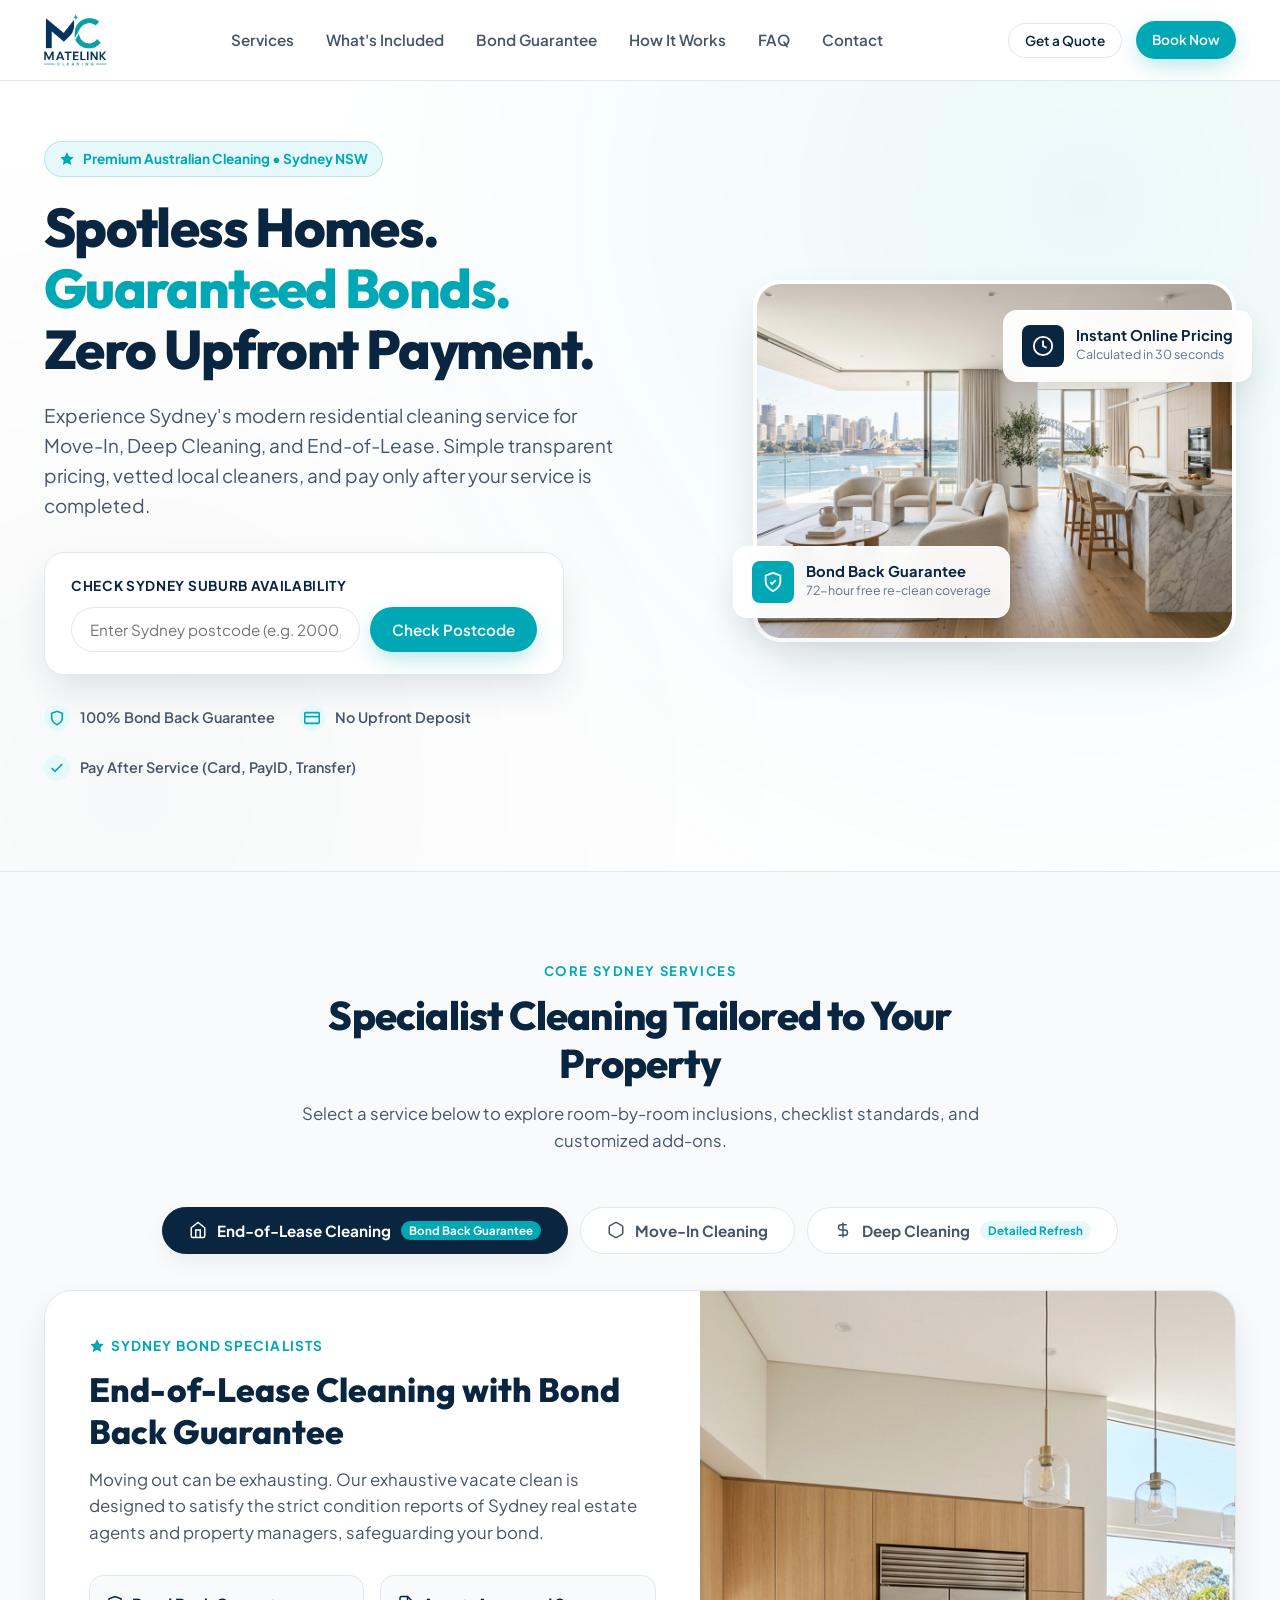
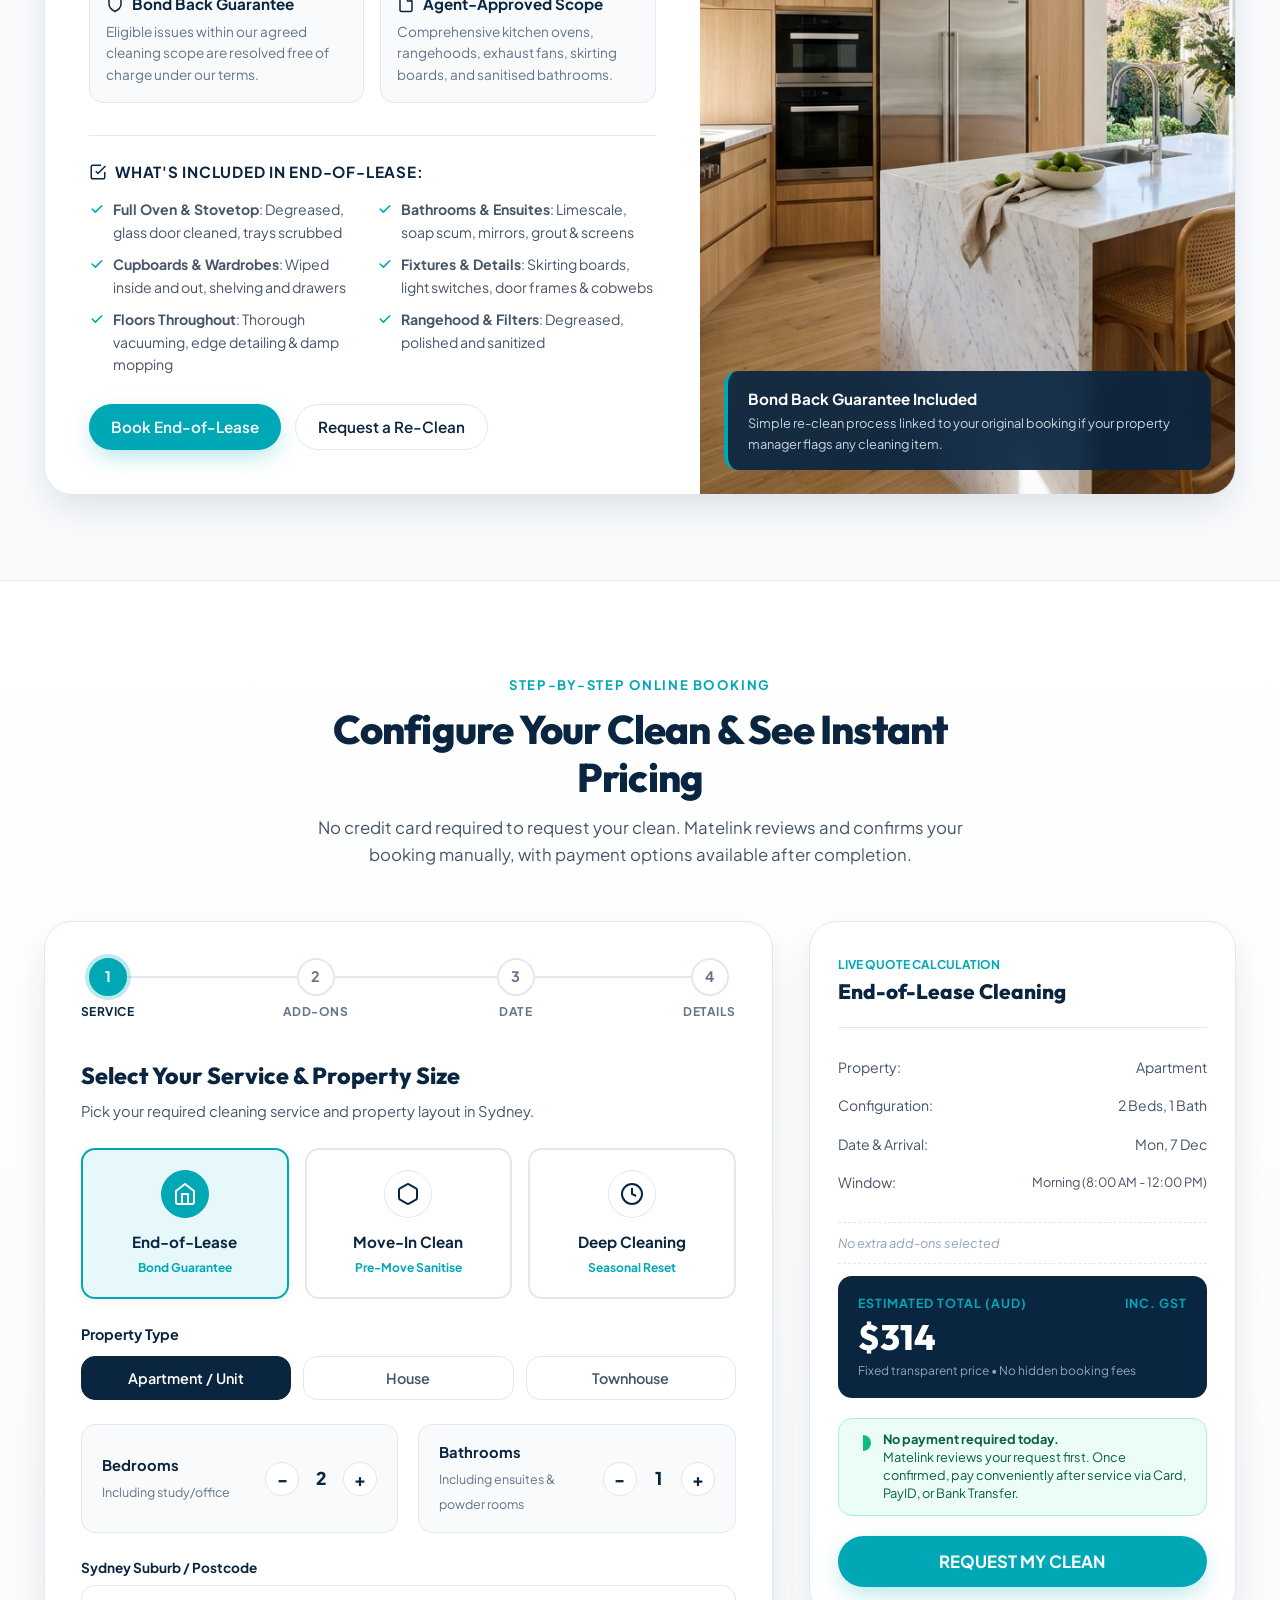
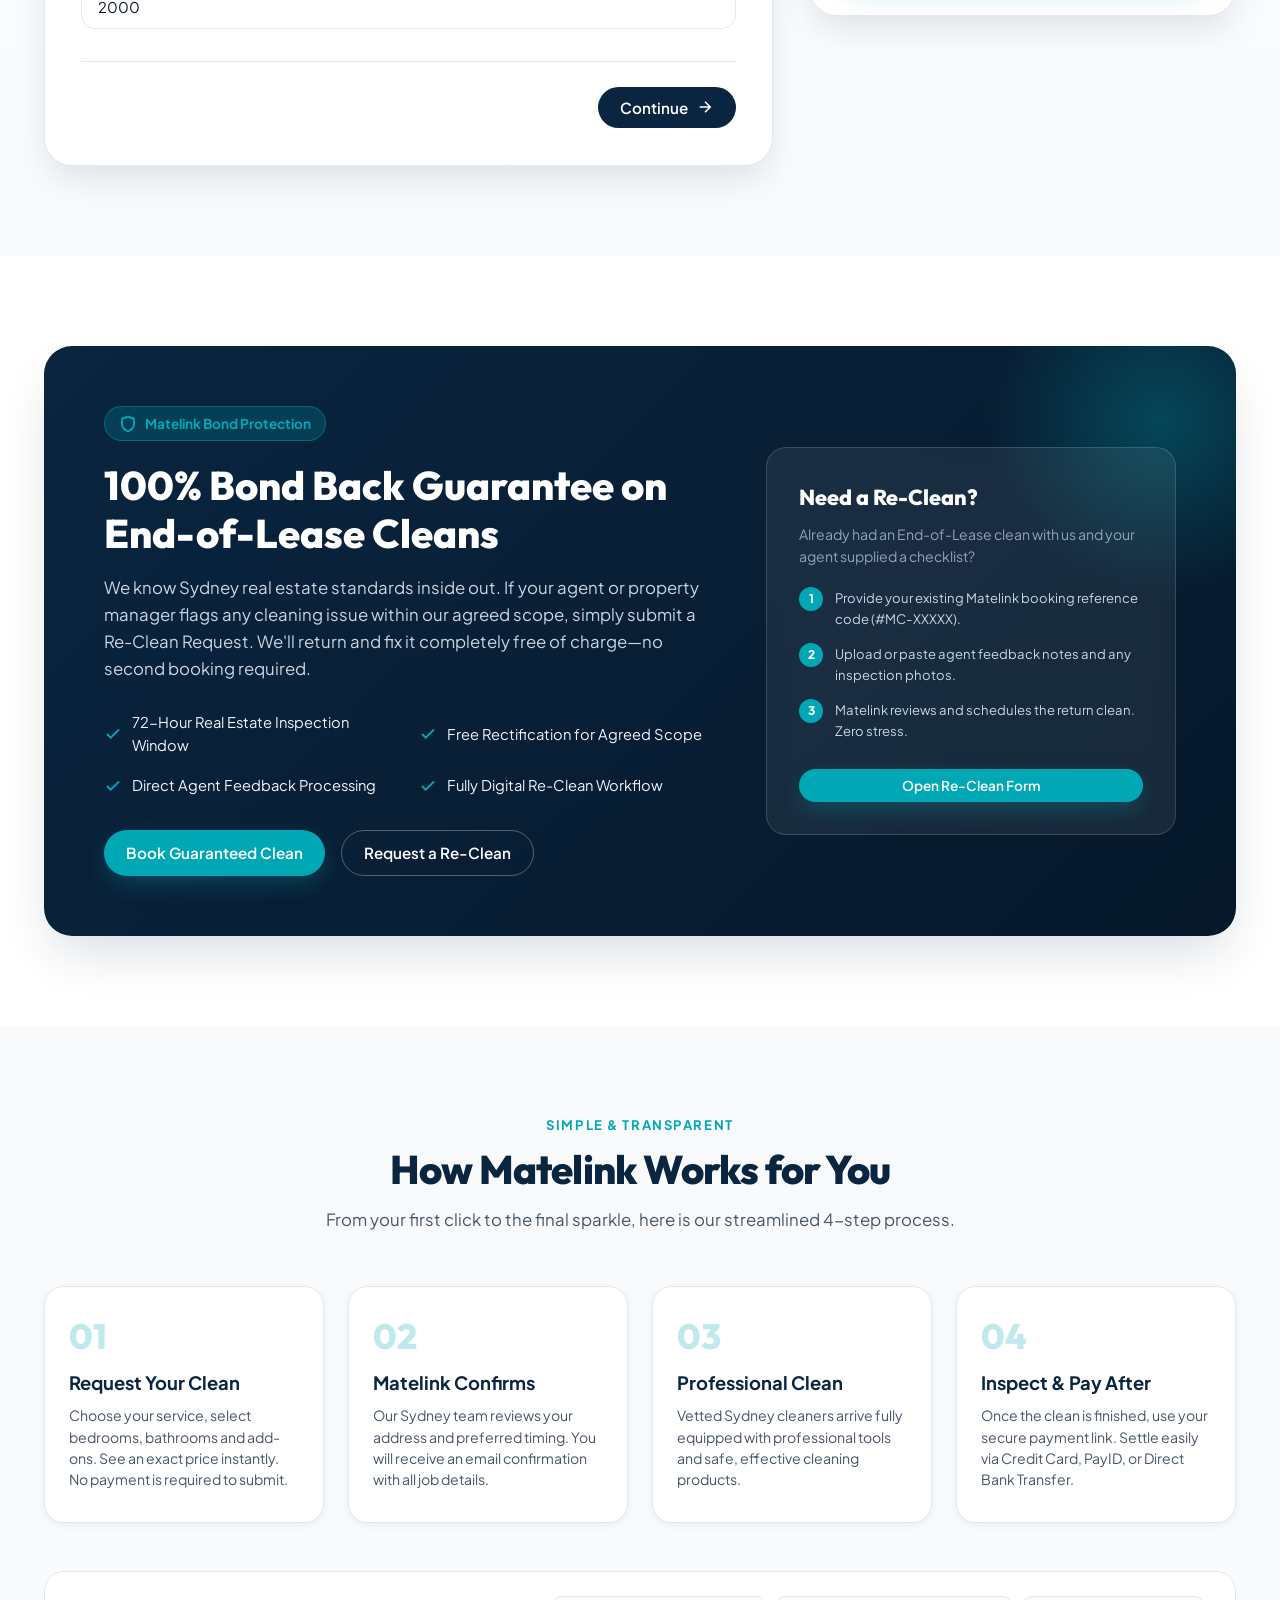
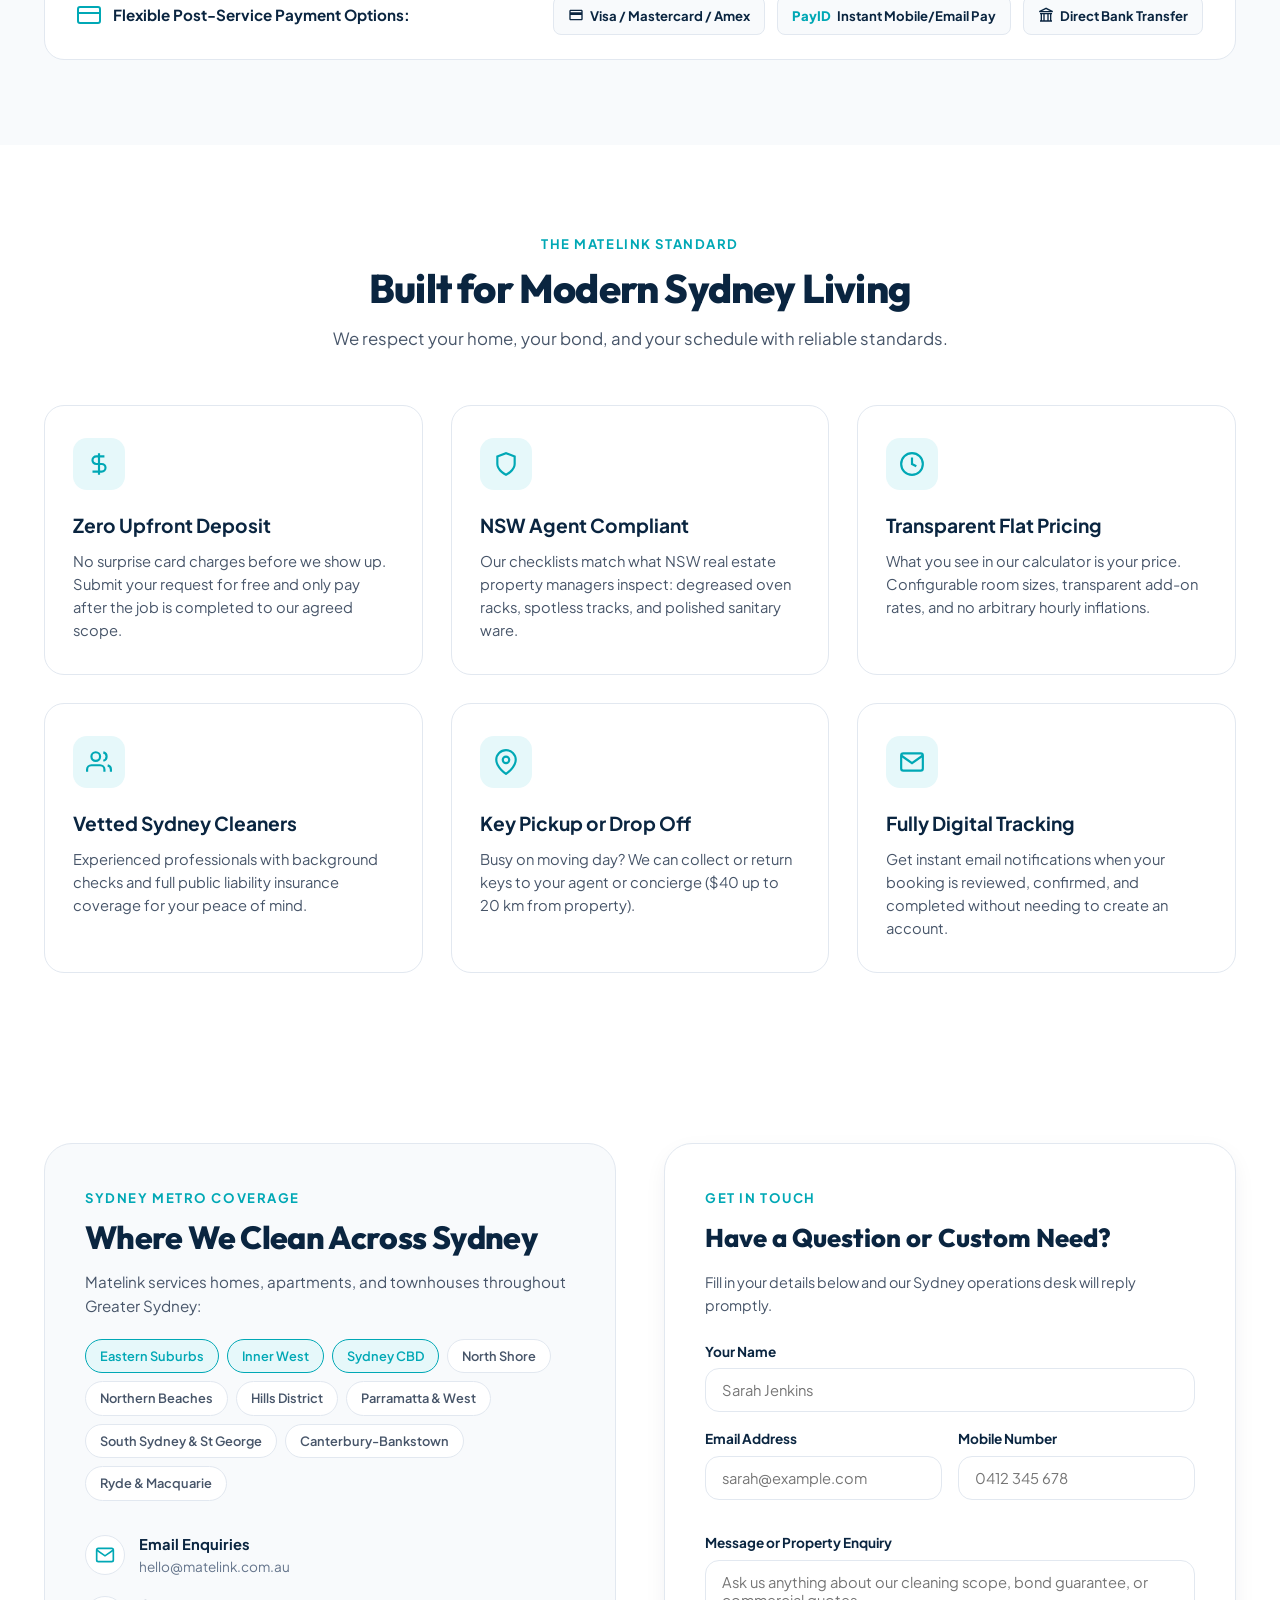
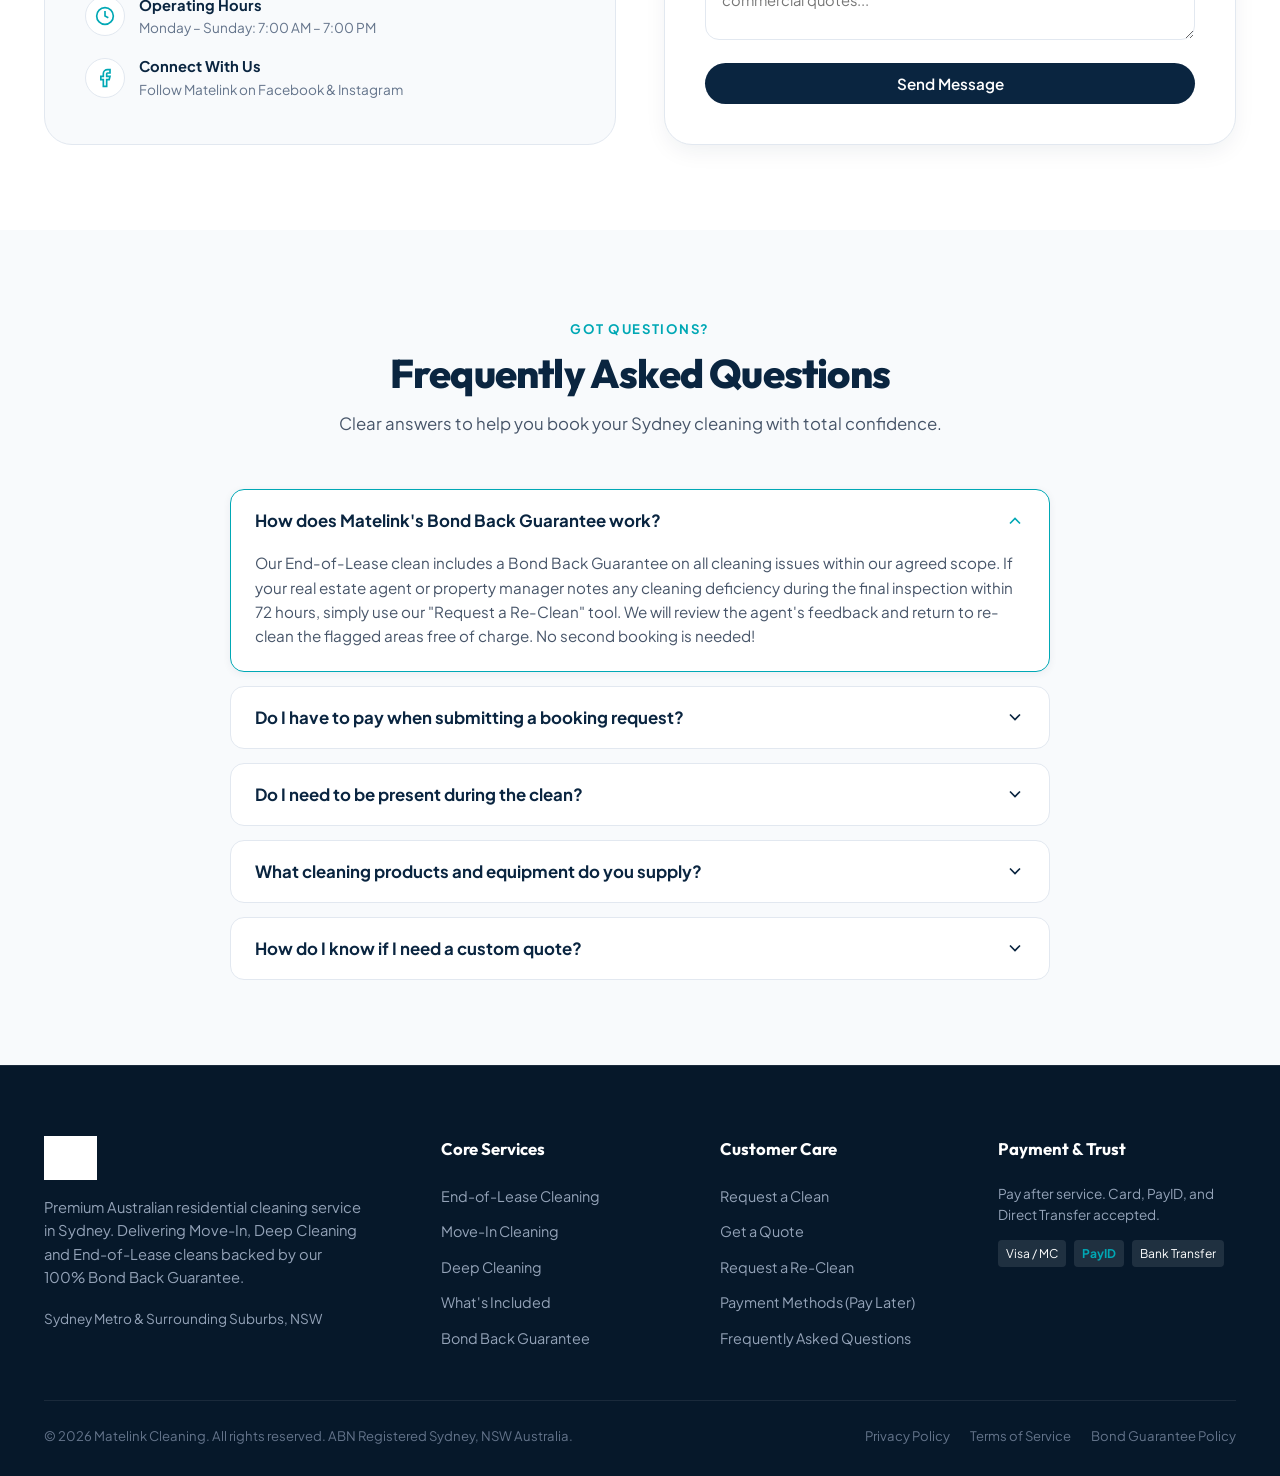
==== index.html @ 4dc63b06 "initial commit" ====
<!DOCTYPE html>
<html lang="en">
<head>
  <meta charset="UTF-8">
  <meta name="viewport" content="width=device-width, initial-scale=1.0">
  <title>Matelink Cleaning Sydney | Premium Move-In, Deep & End-of-Lease Cleaning</title>
  <meta name="description" content="Sydney's trusted residential cleaners for End-of-Lease, Deep Cleaning and Move-In Cleaning. 100% Bond Back Guarantee. Simple online pricing. No upfront payment required.">
  
  <!-- Modern Typography (Outfit + Plus Jakarta Sans) -->
  <link rel="preconnect" href="https://fonts.googleapis.com">
  <link rel="preconnect" href="https://fonts.gstatic.com" crossorigin>
  <link href="https://fonts.googleapis.com/css2?family=Outfit:wght@400;500;600;700;800&family=Plus+Jakarta+Sans:wght@400;500;600;700;800&display=swap" rel="stylesheet">
  
  <link rel="stylesheet" href="style.css">
  
  <!-- Structured Data for SEO -->
  <script type="application/ld+json">
  {
    "@context": "https://schema.org",
    "@type": "HomeAndConstructionBusiness",
    "name": "Matelink Cleaning",
    "image": "assets/hero.jpg",
    "description": "Premium Australian residential cleaning service in Sydney offering Move-In, Deep Cleaning and End-of-Lease Cleaning with 100% Bond Back Guarantee.",
    "priceRange": "$$",
    "address": {
      "@type": "PostalAddress",
      "addressLocality": "Sydney",
      "addressRegion": "NSW",
      "addressCountry": "AU"
    },
    "geo": {
      "@type": "GeoCoordinates",
      "latitude": "-33.8688",
      "longitude": "151.2093"
    },
    "openingHoursSpecification": {
      "@type": "OpeningHoursSpecification",
      "dayOfWeek": ["Monday","Tuesday","Wednesday","Thursday","Friday","Saturday","Sunday"],
      "opens": "07:00",
      "closes": "19:00"
    }
  }
  </script>
</head>
<body>

  <!-- ==========================================
       HEADER & NAVIGATION
       ========================================== -->
  <header class="header">
    <div class="container header-container">
      <a href="#" class="brand-logo" title="Matelink Cleaning Sydney">
        <img src="assets/logo.jpeg" alt="Matelink Cleaning" onerror="this.style.display='none'; this.nextElementSibling.style.display='flex';">
        <div class="brand-text-fallback" style="display:none;">
          <span class="brand-title">MATELINK</span>
          <span class="brand-tagline">CLEANING</span>
        </div>
      </a>

      <!-- Desktop Navigation -->
      <nav>
        <ul class="nav-links">
          <li><a href="#services" class="nav-link">Services</a></li>
          <li><a href="#whats-included" class="nav-link">What's Included</a></li>
          <li><a href="#guarantee" class="nav-link">Bond Guarantee</a></li>
          <li><a href="#how-it-works" class="nav-link">How It Works</a></li>
          <li><a href="#faq" class="nav-link">FAQ</a></li>
          <li><a href="#contact" class="nav-link">Contact</a></li>
        </ul>
      </nav>

      <!-- Action Buttons -->
      <div class="nav-actions">
        <button type="button" class="btn btn-outline btn-sm" data-open-quote id="btn-nav-quote">Get a Quote</button>
        <a href="#book-now" class="btn btn-primary btn-sm" id="btn-nav-book">Book Now</a>
        <button class="mobile-toggle" id="mobile-toggle" aria-label="Toggle navigation menu">
          <span></span>
          <span></span>
          <span></span>
        </button>
      </div>
    </div>
  </header>

  <!-- Mobile Drawer Menu -->
  <div class="mobile-drawer" id="mobile-drawer">
    <a href="#services" class="nav-link">Services</a>
    <a href="#whats-included" class="nav-link">What's Included</a>
    <a href="#guarantee" class="nav-link">Bond Back Guarantee</a>
    <a href="#how-it-works" class="nav-link">How It Works</a>
    <a href="#faq" class="nav-link">FAQ</a>
    <a href="#contact" class="nav-link">Contact</a>
    <div style="display:flex; flex-direction:column; gap:12px; margin-top:20px;">
      <button type="button" class="btn btn-outline" data-open-quote>Get a Quote</button>
      <a href="#book-now" class="btn btn-primary">Book Now</a>
    </div>
  </div>

  <!-- ==========================================
       HERO SECTION
       ========================================== -->
  <section class="hero" id="home">
    <div class="container hero-grid">
      <div class="hero-content">
        <div class="hero-badge">
          <svg width="16" height="16" viewBox="0 0 24 24" fill="currentColor"><path d="M12 2l3.09 6.26L22 9.27l-5 4.87 1.18 6.88L12 17.77l-6.18 3.25L7 14.14 2 9.27l6.91-1.01L12 2z"/></svg>
          <span>Premium Australian Cleaning • Sydney NSW</span>
        </div>

        <h1 class="hero-title">
          Spotless Homes. <br>
          <span class="highlight">Guaranteed Bonds.</span> <br>
          Zero Upfront Payment.
        </h1>

        <p class="hero-subtitle">
          Experience Sydney's modern residential cleaning service for Move-In, Deep Cleaning, and End-of-Lease. Simple transparent pricing, vetted local cleaners, and pay only after your service is completed.
        </p>

        <!-- Sydney Postcode Availability Checker (Step 0) -->
        <div class="hero-postcode-card">
          <label class="postcode-label" for="hero-postcode-input">Check Sydney Suburb Availability</label>
          <div class="postcode-input-group">
            <input type="text" id="hero-postcode-input" class="postcode-input" placeholder="Enter Sydney postcode (e.g. 2000, 2026, 2095)" maxlength="4">
            <button type="button" class="btn btn-primary" id="hero-check-postcode-btn">Check Postcode</button>
          </div>
          <div class="postcode-status" id="hero-postcode-status"></div>
        </div>

        <!-- Hero Trust Pillars -->
        <div class="hero-pillars">
          <div class="pillar-item">
            <div class="pillar-icon">
              <svg width="16" height="16" viewBox="0 0 24 24" fill="none" stroke="currentColor" stroke-width="2.5"><path d="M12 22s8-4 8-10V5l-8-3-8 3v7c0 6 8 10 8 10z"/></svg>
            </div>
            <span>100% Bond Back Guarantee</span>
          </div>

          <div class="pillar-item">
            <div class="pillar-icon">
              <svg width="16" height="16" viewBox="0 0 24 24" fill="none" stroke="currentColor" stroke-width="2.5"><rect x="1" y="4" width="22" height="16" rx="2" ry="2"/><line x1="1" y1="10" x2="23" y2="10"/></svg>
            </div>
            <span>No Upfront Deposit</span>
          </div>

          <div class="pillar-item">
            <div class="pillar-icon">
              <svg width="16" height="16" viewBox="0 0 24 24" fill="none" stroke="currentColor" stroke-width="2.5"><polyline points="20 6 9 17 4 12"/></svg>
            </div>
            <span>Pay After Service (Card, PayID, Transfer)</span>
          </div>
        </div>
      </div>

      <!-- Hero Visual Image with Floating UI Cards -->
      <div class="hero-visual">
        <div class="hero-image-wrap">
          <img src="assets/hero.jpg" alt="Pristine modern Sydney home interior with natural light and Harbour view" loading="eager">
        </div>

        <div class="floating-card floating-card-1">
          <div class="fc-icon teal-bg">
            <svg width="22" height="22" fill="none" stroke="currentColor" stroke-width="2" viewBox="0 0 24 24"><path d="M12 22s8-4 8-10V5l-8-3-8 3v7c0 6 8 10 8 10z"/><polyline points="9 12 11 14 15 10"/></svg>
          </div>
          <div class="fc-content">
            <h4>Bond Back Guarantee</h4>
            <p>72-hour free re-clean coverage</p>
          </div>
        </div>

        <div class="floating-card floating-card-2">
          <div class="fc-icon">
            <svg width="22" height="22" fill="none" stroke="currentColor" stroke-width="2" viewBox="0 0 24 24"><circle cx="12" cy="12" r="10"/><path d="M12 6v6l4 2"/></svg>
          </div>
          <div class="fc-content">
            <h4>Instant Online Pricing</h4>
            <p>Calculated in 30 seconds</p>
          </div>
        </div>
      </div>
    </div>
  </section>

  <!-- ==========================================
       CORE SERVICES & "WHAT'S INCLUDED" SECTION
       ========================================== -->
  <section class="section section-subtle" id="services">
    <div class="container">
      <div class="section-head">
        <span class="section-badge">Core Sydney Services</span>
        <h2 class="section-title">Specialist Cleaning Tailored to Your Property</h2>
        <p class="section-desc">Select a service below to explore room-by-room inclusions, checklist standards, and customized add-ons.</p>
      </div>

      <!-- Interactive Service Navigation Switcher -->
      <div class="service-nav-tabs">
        <button type="button" class="service-tab-btn active" data-service="end-of-lease" id="tab-end-of-lease">
          <svg width="18" height="18" fill="none" stroke="currentColor" stroke-width="2" viewBox="0 0 24 24"><path d="M3 9l9-7 9 7v11a2 2 0 0 1-2 2H5a2 2 0 0 1-2-2z"/><polyline points="9 22 9 12 15 12 15 22"/></svg>
          <span>End-of-Lease Cleaning</span>
          <span class="tab-badge">Bond Back Guarantee</span>
        </button>

        <button type="button" class="service-tab-btn" data-service="move-in" id="tab-move-in">
          <svg width="18" height="18" fill="none" stroke="currentColor" stroke-width="2" viewBox="0 0 24 24"><path d="M21 16V8a2 2 0 0 0-1-1.73l-7-4a2 2 0 0 0-2 0l-7 4A2 2 0 0 0 3 8v8a2 2 0 0 0 1 1.73l7 4a2 2 0 0 0 2 0l7-4A2 2 0 0 0 21 16z"/></svg>
          <span>Move-In Cleaning</span>
        </button>

        <button type="button" class="service-tab-btn" data-service="deep-cleaning" id="tab-deep-cleaning">
          <svg width="18" height="18" fill="none" stroke="currentColor" stroke-width="2" viewBox="0 0 24 24"><path d="M12 2v20M17 5H9.5a3.5 3.5 0 0 0 0 7h5a3.5 3.5 0 0 1 0 7H6"/></svg>
          <span>Deep Cleaning</span>
          <span class="tab-badge">Detailed Refresh</span>
        </button>
      </div>

      <!-- Panel 1: End-of-Lease Cleaning -->
      <div class="service-panel active" id="panel-end-of-lease">
        <div class="service-panel-grid">
          <div class="service-panel-content">
            <span class="service-tag">
              <svg width="16" height="16" fill="currentColor" viewBox="0 0 24 24"><path d="M12 2l3.09 6.26L22 9.27l-5 4.87 1.18 6.88L12 17.77l-6.18 3.25L7 14.14 2 9.27l6.91-1.01L12 2z"/></svg>
              Sydney Bond Specialists
            </span>
            <h3 class="service-heading">End-of-Lease Cleaning with Bond Back Guarantee</h3>
            <p class="service-summary">
              Moving out can be exhausting. Our exhaustive vacate clean is designed to satisfy the strict condition reports of Sydney real estate agents and property managers, safeguarding your bond.
            </p>

            <div class="service-highlights-list">
              <div class="highlight-box">
                <h4>
                  <svg width="18" height="18" fill="none" stroke="currentColor" stroke-width="2" viewBox="0 0 24 24"><path d="M12 22s8-4 8-10V5l-8-3-8 3v7c0 6 8 10 8 10z"/></svg>
                  Bond Back Guarantee
                </h4>
                <p>Eligible issues within our agreed cleaning scope are resolved free of charge under our terms.</p>
              </div>

              <div class="highlight-box">
                <h4>
                  <svg width="18" height="18" fill="none" stroke="currentColor" stroke-width="2" viewBox="0 0 24 24"><path d="M14 2H6a2 2 0 0 0-2 2v16a2 2 0 0 0 2 2h12a2 2 0 0 0 2-2V8z"/><polyline points="14 2 14 8 20 8"/></svg>
                  Agent-Approved Scope
                </h4>
                <p>Comprehensive kitchen ovens, rangehoods, exhaust fans, skirting boards, and sanitised bathrooms.</p>
              </div>
            </div>

            <!-- What's Included Breakdown -->
            <div class="included-breakdown" id="whats-included">
              <h4 class="included-title">
                <svg width="18" height="18" fill="none" stroke="currentColor" stroke-width="2" viewBox="0 0 24 24"><polyline points="9 11 12 14 22 4"/><path d="M21 12v7a2 2 0 0 1-2 2H5a2 2 0 0 1-2-2V5a2 2 0 0 1 2-2h11"/></svg>
                What's Included in End-of-Lease:
              </h4>
              <div class="checklist-grid">
                <div class="checklist-item">
                  <svg width="16" height="16" fill="currentColor" viewBox="0 0 20 20"><path fill-rule="evenodd" d="M16.707 5.293a1 1 0 010 1.414l-8 8a1 1 0 01-1.414 0l-4-4a1 1 0 011.414-1.414L8 12.586l7.293-7.293a1 1 0 011.414 0z" clip-rule="evenodd"/></svg>
                  <span><strong>Full Oven & Stovetop</strong>: Degreased, glass door cleaned, trays scrubbed</span>
                </div>
                <div class="checklist-item">
                  <svg width="16" height="16" fill="currentColor" viewBox="0 0 20 20"><path fill-rule="evenodd" d="M16.707 5.293a1 1 0 010 1.414l-8 8a1 1 0 01-1.414 0l-4-4a1 1 0 011.414-1.414L8 12.586l7.293-7.293a1 1 0 011.414 0z" clip-rule="evenodd"/></svg>
                  <span><strong>Bathrooms & Ensuites</strong>: Limescale, soap scum, mirrors, grout & screens</span>
                </div>
                <div class="checklist-item">
                  <svg width="16" height="16" fill="currentColor" viewBox="0 0 20 20"><path fill-rule="evenodd" d="M16.707 5.293a1 1 0 010 1.414l-8 8a1 1 0 01-1.414 0l-4-4a1 1 0 011.414-1.414L8 12.586l7.293-7.293a1 1 0 011.414 0z" clip-rule="evenodd"/></svg>
                  <span><strong>Cupboards & Wardrobes</strong>: Wiped inside and out, shelving and drawers</span>
                </div>
                <div class="checklist-item">
                  <svg width="16" height="16" fill="currentColor" viewBox="0 0 20 20"><path fill-rule="evenodd" d="M16.707 5.293a1 1 0 010 1.414l-8 8a1 1 0 01-1.414 0l-4-4a1 1 0 011.414-1.414L8 12.586l7.293-7.293a1 1 0 011.414 0z" clip-rule="evenodd"/></svg>
                  <span><strong>Fixtures & Details</strong>: Skirting boards, light switches, door frames & cobwebs</span>
                </div>
                <div class="checklist-item">
                  <svg width="16" height="16" fill="currentColor" viewBox="0 0 20 20"><path fill-rule="evenodd" d="M16.707 5.293a1 1 0 010 1.414l-8 8a1 1 0 01-1.414 0l-4-4a1 1 0 011.414-1.414L8 12.586l7.293-7.293a1 1 0 011.414 0z" clip-rule="evenodd"/></svg>
                  <span><strong>Floors Throughout</strong>: Thorough vacuuming, edge detailing & damp mopping</span>
                </div>
                <div class="checklist-item">
                  <svg width="16" height="16" fill="currentColor" viewBox="0 0 20 20"><path fill-rule="evenodd" d="M16.707 5.293a1 1 0 010 1.414l-8 8a1 1 0 01-1.414 0l-4-4a1 1 0 011.414-1.414L8 12.586l7.293-7.293a1 1 0 011.414 0z" clip-rule="evenodd"/></svg>
                  <span><strong>Rangehood & Filters</strong>: Degreased, polished and sanitized</span>
                </div>
              </div>
            </div>

            <div style="margin-top:28px; display:flex; gap:14px; flex-wrap:wrap;">
              <a href="#book-now" class="btn btn-primary" onclick="setServiceFromTab('end-of-lease')">Book End-of-Lease</a>
              <button type="button" class="btn btn-outline" data-open-reclean>Request a Re-Clean</button>
            </div>
          </div>

          <div class="service-panel-media">
            <img src="assets/kitchen.jpg" alt="Pristine clean modern Australian kitchen">
            <div class="service-guarantee-ribbon">
              <h4>Bond Back Guarantee Included</h4>
              <p>Simple re-clean process linked to your original booking if your property manager flags any cleaning item.</p>
            </div>
          </div>
        </div>
      </div>

      <!-- Panel 2: Move-In Cleaning -->
      <div class="service-panel" id="panel-move-in">
        <div class="service-panel-grid">
          <div class="service-panel-content">
            <span class="service-tag">
              <svg width="16" height="16" fill="none" stroke="currentColor" stroke-width="2" viewBox="0 0 24 24"><path d="M21 16V8a2 2 0 0 0-1-1.73l-7-4a2 2 0 0 0-2 0l-7 4A2 2 0 0 0 3 8v8a2 2 0 0 0 1 1.73l7 4a2 2 0 0 0 2 0l7-4A2 2 0 0 0 21 16z"/></svg>
              Fresh New Start
            </span>
            <h3 class="service-heading">Move-In Cleaning for Your New Sydney Home</h3>
            <p class="service-summary">
              Step into a thoroughly sanitized, dust-free home before your furniture arrives. We eliminate previous tenant residue, deep clean cupboards, and disinfect all wet areas so you can unpack with absolute peace of mind.
            </p>

            <div class="service-highlights-list">
              <div class="highlight-box">
                <h4>
                  <svg width="18" height="18" fill="none" stroke="currentColor" stroke-width="2" viewBox="0 0 24 24"><path d="M22 12h-4l-3 9L9 3l-3 9H2"/></svg>
                  Hygienic Sanitisation
                </h4>
                <p>Hospital-grade disinfection of all food preparation zones, bathroom basins, and toilets.</p>
              </div>

              <div class="highlight-box">
                <h4>
                  <svg width="18" height="18" fill="none" stroke="currentColor" stroke-width="2" viewBox="0 0 24 24"><circle cx="12" cy="12" r="10"/><path d="M12 8v4l3 3"/></svg>
                  Pre-Furniture Detailing
                </h4>
                <p>Ideal while the property is completely empty—every corner, wardrobe shelf, and vent is reached.</p>
              </div>
            </div>

            <!-- Inclusions -->
            <div class="included-breakdown">
              <h4 class="included-title">What's Included in Move-In:</h4>
              <div class="checklist-grid">
                <div class="checklist-item">
                  <svg width="16" height="16" fill="currentColor" viewBox="0 0 20 20"><path fill-rule="evenodd" d="M16.707 5.293a1 1 0 010 1.414l-8 8a1 1 0 01-1.414 0l-4-4a1 1 0 011.414-1.414L8 12.586l7.293-7.293a1 1 0 011.414 0z" clip-rule="evenodd"/></svg>
                  <span><strong>Pantry & Cabinets</strong>: Thoroughly wiped, crumb-free and ready for groceries</span>
                </div>
                <div class="checklist-item">
                  <svg width="16" height="16" fill="currentColor" viewBox="0 0 20 20"><path fill-rule="evenodd" d="M16.707 5.293a1 1 0 010 1.414l-8 8a1 1 0 01-1.414 0l-4-4a1 1 0 011.414-1.414L8 12.586l7.293-7.293a1 1 0 011.414 0z" clip-rule="evenodd"/></svg>
                  <span><strong>Disinfected Wet Areas</strong>: Deep scrub of baths, showers, taps and toilets</span>
                </div>
                <div class="checklist-item">
                  <svg width="16" height="16" fill="currentColor" viewBox="0 0 20 20"><path fill-rule="evenodd" d="M16.707 5.293a1 1 0 010 1.414l-8 8a1 1 0 01-1.414 0l-4-4a1 1 0 011.414-1.414L8 12.586l7.293-7.293a1 1 0 011.414 0z" clip-rule="evenodd"/></svg>
                  <span><strong>Dust & Allergen Wipe</strong>: Sills, architraves, skirting boards and fan blades</span>
                </div>
                <div class="checklist-item">
                  <svg width="16" height="16" fill="currentColor" viewBox="0 0 20 20"><path fill-rule="evenodd" d="M16.707 5.293a1 1 0 010 1.414l-8 8a1 1 0 01-1.414 0l-4-4a1 1 0 011.414-1.414L8 12.586l7.293-7.293a1 1 0 011.414 0z" clip-rule="evenodd"/></svg>
                  <span><strong>Floor Restorations</strong>: Edge vacuuming and multi-surface pH-neutral mop</span>
                </div>
              </div>
            </div>

            <div style="margin-top:28px;">
              <a href="#book-now" class="btn btn-primary" onclick="setServiceFromTab('move-in')">Book Move-In Clean</a>
            </div>
          </div>

          <div class="service-panel-media">
            <img src="assets/hero.jpg" alt="Bright clean Sydney living room">
          </div>
        </div>
      </div>

      <!-- Panel 3: Deep Cleaning -->
      <div class="service-panel" id="panel-deep-cleaning">
        <div class="service-panel-grid">
          <div class="service-panel-content">
            <span class="service-tag">
              <svg width="16" height="16" fill="none" stroke="currentColor" stroke-width="2" viewBox="0 0 24 24"><path d="M12 2v20M17 5H9.5a3.5 3.5 0 0 0 0 7h5a3.5 3.5 0 0 1 0 7H6"/></svg>
              Complete Home Reset
            </span>
            <h3 class="service-heading">Deep Cleaning & Intensive Seasonal Refresh</h3>
            <p class="service-summary">
              When standard surface cleaning isn't enough. Our deep cleaning service targets accumulated grease, stubborn soap scum, limescale, baseboards, and hidden dust to bring your home back to pristine condition.
            </p>

            <div class="service-highlights-list">
              <div class="highlight-box">
                <h4>
                  <svg width="18" height="18" fill="none" stroke="currentColor" stroke-width="2" viewBox="0 0 24 24"><circle cx="12" cy="12" r="10"/><path d="M8 14s1.5 2 4 2 4-2 4-2"/><line x1="9" y1="9" x2="9.01" y2="9"/><line x1="15" y1="9" x2="15.01" y2="9"/></svg>
                  Targeted Stubborn Grime
                </h4>
                <p>Heavy descaling of bathroom shower screens, taps, splashbacks, and kitchen grease traps.</p>
              </div>

              <div class="highlight-box">
                <h4>
                  <svg width="18" height="18" fill="none" stroke="currentColor" stroke-width="2" viewBox="0 0 24 24"><polygon points="12 2 15.09 8.26 22 9.27 17 14.14 18.18 21.02 12 17.77 5.82 21.02 7 14.14 2 9.27 8.91 8.26 12 2"/></svg>
                  Configurable Deep Add-ons
                </h4>
                <p>Add oven detailing, interior fridge sanitation, wall spot removal, or grout revival.</p>
              </div>
            </div>

            <!-- Inclusions -->
            <div class="included-breakdown">
              <h4 class="included-title">What's Included in Deep Cleaning:</h4>
              <div class="checklist-grid">
                <div class="checklist-item">
                  <svg width="16" height="16" fill="currentColor" viewBox="0 0 20 20"><path fill-rule="evenodd" d="M16.707 5.293a1 1 0 010 1.414l-8 8a1 1 0 01-1.414 0l-4-4a1 1 0 011.414-1.414L8 12.586l7.293-7.293a1 1 0 011.414 0z" clip-rule="evenodd"/></svg>
                  <span><strong>Intensive Bathrooms</strong>: Full scale removal, grout treatment, tiles polished</span>
                </div>
                <div class="checklist-item">
                  <svg width="16" height="16" fill="currentColor" viewBox="0 0 20 20"><path fill-rule="evenodd" d="M16.707 5.293a1 1 0 010 1.414l-8 8a1 1 0 01-1.414 0l-4-4a1 1 0 011.414-1.414L8 12.586l7.293-7.293a1 1 0 011.414 0z" clip-rule="evenodd"/></svg>
                  <span><strong>Deep Kitchen Detail</strong>: Exterior cupboards degreased, stovetop & sink restored</span>
                </div>
                <div class="checklist-item">
                  <svg width="16" height="16" fill="currentColor" viewBox="0 0 20 20"><path fill-rule="evenodd" d="M16.707 5.293a1 1 0 010 1.414l-8 8a1 1 0 01-1.414 0l-4-4a1 1 0 011.414-1.414L8 12.586l7.293-7.293a1 1 0 011.414 0z" clip-rule="evenodd"/></svg>
                  <span><strong>Doors & High-Touch Areas</strong>: Doorknobs, switches, frames and skirting</span>
                </div>
                <div class="checklist-item">
                  <svg width="16" height="16" fill="currentColor" viewBox="0 0 20 20"><path fill-rule="evenodd" d="M16.707 5.293a1 1 0 010 1.414l-8 8a1 1 0 01-1.414 0l-4-4a1 1 0 011.414-1.414L8 12.586l7.293-7.293a1 1 0 011.414 0z" clip-rule="evenodd"/></svg>
                  <span><strong>Under & Behind Reachable Items</strong>: Thorough vacuuming beneath accessible furniture</span>
                </div>
              </div>
            </div>

            <div style="margin-top:28px;">
              <a href="#book-now" class="btn btn-primary" onclick="setServiceFromTab('deep-cleaning')">Book Deep Cleaning</a>
            </div>
          </div>

          <div class="service-panel-media">
            <img src="assets/bathroom.jpg" alt="Pristine clean Sydney luxury bathroom">
          </div>
        </div>
      </div>
    </div>
  </section>

  <!-- ==========================================
       ONLINE BOOKING WIZARD & PRICE CALCULATOR
       (Primary Action per Brief: "REQUEST MY CLEAN")
       ========================================== -->
  <section class="booking-section" id="book-now">
    <div class="container">
      <div class="section-head">
        <span class="section-badge">Step-by-Step Online Booking</span>
        <h2 class="section-title">Configure Your Clean & See Instant Pricing</h2>
        <p class="section-desc">
          No credit card required to request your clean. Matelink reviews and confirms your booking manually, with payment options available after completion.
        </p>
      </div>

      <div class="booking-wrapper">
        <!-- Interactive Step Wizard -->
        <div class="wizard-card">
          <!-- Step Progress Dots -->
          <div class="wizard-steps-indicator">
            <div class="step-indicator-bar" id="step-indicator-bar"></div>

            <div class="step-node active" data-step="1">
              <div class="step-circle">1</div>
              <span class="step-label">Service</span>
            </div>

            <div class="step-node" data-step="2">
              <div class="step-circle">2</div>
              <span class="step-label">Add-ons</span>
            </div>

            <div class="step-node" data-step="3">
              <div class="step-circle">3</div>
              <span class="step-label">Date</span>
            </div>

            <div class="step-node" data-step="4">
              <div class="step-circle">4</div>
              <span class="step-label">Details</span>
            </div>
          </div>

          <!-- Wizard Step 1: Service & Property Details -->
          <div class="wizard-step-pane active" id="wizard-step-1">
            <div class="step-head">
              <h3 class="step-title">Select Your Service & Property Size</h3>
              <p class="step-desc">Pick your required cleaning service and property layout in Sydney.</p>
            </div>

            <!-- Service Selection Cards -->
            <div class="service-cards-grid">
              <div class="service-select-card selected" data-service="end-of-lease">
                <div class="service-card-icon">
                  <svg width="24" height="24" fill="none" stroke="currentColor" stroke-width="2" viewBox="0 0 24 24"><path d="M3 9l9-7 9 7v11a2 2 0 0 1-2 2H5a2 2 0 0 1-2-2z"/><polyline points="9 22 9 12 15 12 15 22"/></svg>
                </div>
                <div class="service-card-name">End-of-Lease</div>
                <div class="service-card-tag">Bond Guarantee</div>
              </div>

              <div class="service-select-card" data-service="move-in">
                <div class="service-card-icon">
                  <svg width="24" height="24" fill="none" stroke="currentColor" stroke-width="2" viewBox="0 0 24 24"><path d="M21 16V8a2 2 0 0 0-1-1.73l-7-4a2 2 0 0 0-2 0l-7 4A2 2 0 0 0 3 8v8a2 2 0 0 0 1 1.73l7 4a2 2 0 0 0 2 0l7-4A2 2 0 0 0 21 16z"/></svg>
                </div>
                <div class="service-card-name">Move-In Clean</div>
                <div class="service-card-tag">Pre-Move Sanitise</div>
              </div>

              <div class="service-select-card" data-service="deep-cleaning">
                <div class="service-card-icon">
                  <svg width="24" height="24" fill="none" stroke="currentColor" stroke-width="2" viewBox="0 0 24 24"><circle cx="12" cy="12" r="10"/><path d="M12 6v6l4 2"/></svg>
                </div>
                <div class="service-card-name">Deep Cleaning</div>
                <div class="service-card-tag">Seasonal Reset</div>
              </div>
            </div>

            <!-- Property Type Selector -->
            <div class="property-type-selector">
              <label>Property Type</label>
              <div class="type-buttons-group">
                <button type="button" class="btn-type-option selected" data-type="apartment">Apartment / Unit</button>
                <button type="button" class="btn-type-option" data-type="house">House</button>
                <button type="button" class="btn-type-option" data-type="townhouse">Townhouse</button>
              </div>
            </div>

            <!-- Bedrooms & Bathrooms Counters -->
            <div class="property-config-grid">
              <div class="counter-control">
                <div class="counter-info">
                  <label>Bedrooms</label>
                  <span>Including study/office</span>
                </div>
                <div class="counter-buttons">
                  <button type="button" class="btn-counter" id="bed-minus">-</button>
                  <span class="counter-value" id="bed-val">2</span>
                  <button type="button" class="btn-counter" id="bed-plus">+</button>
                </div>
              </div>

              <div class="counter-control">
                <div class="counter-info">
                  <label>Bathrooms</label>
                  <span>Including ensuites & powder rooms</span>
                </div>
                <div class="counter-buttons">
                  <button type="button" class="btn-counter" id="bath-minus">-</button>
                  <span class="counter-value" id="bath-val">1</span>
                  <button type="button" class="btn-counter" id="bath-plus">+</button>
                </div>
              </div>
            </div>

            <div class="form-group">
              <label for="booking-postcode">Sydney Suburb / Postcode</label>
              <input type="text" id="booking-postcode" class="form-input" placeholder="e.g. 2026 (Bondi)" value="2000">
            </div>
          </div>

          <!-- Wizard Step 2: Dynamic Add-ons -->
          <div class="wizard-step-pane" id="wizard-step-2">
            <div class="step-head">
              <h3 class="step-title">Customise Your Add-ons</h3>
              <p class="step-desc">
                Select any extras needed for your property. Add-ons automatically adapt to your chosen service.
              </p>
            </div>

            <!-- Container rendered dynamically by app.js -->
            <div class="addons-grid" id="dynamic-addons-list"></div>
          </div>

          <!-- Wizard Step 3: Preferred Date & Time -->
          <div class="wizard-step-pane" id="wizard-step-3">
            <div class="step-head">
              <h3 class="step-title">Preferred Cleaning Date & Time</h3>
              <p class="step-desc">Your requested slot remains tentative until confirmed by our Sydney scheduling team.</p>
            </div>

            <div class="datetime-grid">
              <div class="date-input-wrap">
                <label for="preferred-date">Preferred Date</label>
                <input type="date" id="preferred-date" class="custom-date-field">
              </div>

              <div class="time-slots-wrap">
                <label>Preferred Arrival Window</label>
                <div class="slot-buttons">
                  <button type="button" class="btn-slot selected" data-slot="Morning (8:00 AM - 12:00 PM)">
                    <span>Morning Window</span>
                    <span class="slot-tag">8:00 AM - 12:00 PM</span>
                  </button>
                  <button type="button" class="btn-slot" data-slot="Afternoon (12:00 PM - 4:00 PM)">
                    <span>Afternoon Window</span>
                    <span class="slot-tag">12:00 PM - 4:00 PM</span>
                  </button>
                </div>
              </div>
            </div>
          </div>

          <!-- Wizard Step 4: Customer Contact & Property Address -->
          <div class="wizard-step-pane" id="wizard-step-4">
            <div class="step-head">
              <h3 class="step-title">Your Contact & Access Details</h3>
              <p class="step-desc">We will review your booking request and send your confirmation email.</p>
            </div>

            <div class="form-grid-2">
              <div class="form-group">
                <label for="cust-name">Full Name *</label>
                <input type="text" id="cust-name" class="form-input" placeholder="e.g. Sarah Jenkins" required>
              </div>

              <div class="form-group">
                <label for="cust-mobile">Australian Mobile *</label>
                <input type="tel" id="cust-mobile" class="form-input" placeholder="e.g. 0412 345 678" required>
              </div>
            </div>

            <div class="form-group">
              <label for="cust-email">Email Address *</label>
              <input type="email" id="cust-email" class="form-input" placeholder="e.g. sarah.jenkins@example.com" required>
            </div>

            <div class="form-group">
              <label for="cust-street">Property Street Address & Suburb</label>
              <input type="text" id="cust-street" class="form-input" placeholder="e.g. Unit 4, 12 Campbell Parade, Bondi Beach NSW 2026">
            </div>

            <div class="form-group">
              <label for="cust-notes">Access or Special Cleaning Instructions (Optional)</label>
              <textarea id="cust-notes" class="form-textarea" placeholder="e.g. Key in lockbox (code 1234), visitor parking available in basement, please pay extra attention to kitchen rangehood..."></textarea>
            </div>
          </div>

          <!-- Wizard Navigation Buttons -->
          <div class="wizard-footer-nav">
            <button type="button" class="btn btn-outline" id="wizard-prev-btn" style="visibility:hidden;">
              <svg width="18" height="18" viewBox="0 0 24 24" fill="none" stroke="currentColor" stroke-width="2"><path d="M19 12H5M12 19l-7-7 7-7"/></svg>
              Back
            </button>

            <button type="button" class="btn btn-navy" id="wizard-next-btn">
              Continue
              <svg width="18" height="18" viewBox="0 0 24 24" fill="none" stroke="currentColor" stroke-width="2"><path d="M5 12h14M12 5l7 7-7 7"/></svg>
            </button>
          </div>
        </div>

        <!-- Sticky Live Booking Summary Sidebar -->
        <aside class="summary-card" aria-label="Booking Summary">
          <div class="summary-header">
            <span class="summary-service-badge">Live Quote Calculation</span>
            <h3 class="summary-service-title" id="summary-service-name">End-of-Lease Cleaning</h3>
          </div>

          <ul class="summary-details-list">
            <li class="summary-row">
              <span>Property:</span>
              <span id="summary-property-type" class="bold">Apartment</span>
            </li>
            <li class="summary-row">
              <span>Configuration:</span>
              <span class="bold"><span id="summary-beds">2 Beds</span>, <span id="summary-baths">1 Bath</span></span>
            </li>
            <li class="summary-row">
              <span>Date & Arrival:</span>
              <span id="summary-date" class="bold">Tomorrow</span>
            </li>
            <li class="summary-row">
              <span>Window:</span>
              <span id="summary-slot" class="bold" style="font-size:0.8rem;">Morning (8:00 AM - 12:00 PM)</span>
            </li>
          </ul>

          <!-- Addons List in Summary -->
          <div class="summary-addons-list" id="summary-addons-list">
            <div style="font-size:0.8rem; color:#94A3B8; font-style:italic;">No extra add-ons selected</div>
          </div>

          <!-- Total Calculation Display -->
          <div class="summary-total-box">
            <div class="total-label">
              <span>Estimated Total (AUD)</span>
              <span>Inc. GST</span>
            </div>
            <div class="total-amount" id="summary-total-amount">$269</div>
            <div class="total-note">Fixed transparent price • No hidden booking fees</div>
          </div>

          <!-- Reassurance: Zero Upfront Payment -->
          <div class="no-payment-notice">
            <svg width="20" height="20" fill="currentColor" viewBox="0 0 20 20"><path fill-rule="evenodd" d="M10 18a8 8 0 100-16 8 0 000 16zm3.707-9.293a1 1 0 00-1.414-1.414L9 10.586 7.707 9.293a1 1 0 00-1.414 1.414l2 2a1 1 0 001.414 0l4-4z" clip-rule="evenodd"/></svg>
            <div>
              <strong>No payment required today.</strong><br>
              Matelink reviews your request first. Once confirmed, pay conveniently after service via Card, PayID, or Bank Transfer.
            </div>
          </div>

          <!-- Primary Submit Button -->
          <button type="button" class="btn-request-clean" id="btn-request-my-clean">
            REQUEST MY CLEAN
          </button>
        </aside>
      </div>
    </div>
  </section>

  <!-- ==========================================
       BOND BACK GUARANTEE & RE-CLEAN SECTION
       ========================================== -->
  <section class="guarantee-section" id="guarantee">
    <div class="container">
      <div class="guarantee-card">
        <div class="guarantee-grid">
          <div>
            <div class="guarantee-shield-badge">
              <svg width="18" height="18" fill="none" stroke="currentColor" stroke-width="2.5" viewBox="0 0 24 24"><path d="M12 22s8-4 8-10V5l-8-3-8 3v7c0 6 8 10 8 10z"/></svg>
              <span>Matelink Bond Protection</span>
            </div>

            <h2 class="guarantee-title">100% Bond Back Guarantee on End-of-Lease Cleans</h2>
            <p class="guarantee-text">
              We know Sydney real estate standards inside out. If your agent or property manager flags any cleaning issue within our agreed scope, simply submit a Re-Clean Request. We'll return and fix it completely free of charge—no second booking required.
            </p>

            <div class="guarantee-features-list">
              <div class="gf-item">
                <svg width="18" height="18" fill="none" stroke="currentColor" stroke-width="2.5" viewBox="0 0 24 24"><polyline points="20 6 9 17 4 12"/></svg>
                <span>72-Hour Real Estate Inspection Window</span>
              </div>
              <div class="gf-item">
                <svg width="18" height="18" fill="none" stroke="currentColor" stroke-width="2.5" viewBox="0 0 24 24"><polyline points="20 6 9 17 4 12"/></svg>
                <span>Free Rectification for Agreed Scope</span>
              </div>
              <div class="gf-item">
                <svg width="18" height="18" fill="none" stroke="currentColor" stroke-width="2.5" viewBox="0 0 24 24"><polyline points="20 6 9 17 4 12"/></svg>
                <span>Direct Agent Feedback Processing</span>
              </div>
              <div class="gf-item">
                <svg width="18" height="18" fill="none" stroke="currentColor" stroke-width="2.5" viewBox="0 0 24 24"><polyline points="20 6 9 17 4 12"/></svg>
                <span>Fully Digital Re-Clean Workflow</span>
              </div>
            </div>

            <div class="guarantee-actions">
              <a href="#book-now" class="btn btn-primary" onclick="setServiceFromTab('end-of-lease')">Book Guaranteed Clean</a>
              <button type="button" class="btn btn-outline" style="color:#FFF; border-color:rgba(255,255,255,0.3);" data-open-reclean>
                Request a Re-Clean
              </button>
            </div>
          </div>

          <!-- Re-Clean Workflow Card -->
          <div class="reclean-box">
            <h3>Need a Re-Clean?</h3>
            <p>Already had an End-of-Lease clean with us and your agent supplied a checklist?</p>

            <div class="reclean-step-mini">
              <div class="mini-num">1</div>
              <div class="mini-text">Provide your existing Matelink booking reference code (#MC-XXXXX).</div>
            </div>
            <div class="reclean-step-mini">
              <div class="mini-num">2</div>
              <div class="mini-text">Upload or paste agent feedback notes and any inspection photos.</div>
            </div>
            <div class="reclean-step-mini">
              <div class="mini-num">3</div>
              <div class="mini-text">Matelink reviews and schedules the return clean. Zero stress.</div>
            </div>

            <button type="button" class="btn btn-primary btn-sm" style="width:100%; margin-top:14px;" data-open-reclean>
              Open Re-Clean Form
            </button>
          </div>
        </div>
      </div>
    </div>
  </section>

  <!-- ==========================================
       HOW IT WORKS (4-STAGE LIFECYCLE)
       ========================================== -->
  <section class="process-section" id="how-it-works">
    <div class="container">
      <div class="section-head">
        <span class="section-badge">Simple & Transparent</span>
        <h2 class="section-title">How Matelink Works for You</h2>
        <p class="section-desc">From your first click to the final sparkle, here is our streamlined 4-step process.</p>
      </div>

      <div class="process-grid">
        <div class="process-step-card">
          <div class="process-step-number">01</div>
          <h3 class="process-step-title">Request Your Clean</h3>
          <p class="process-step-desc">
            Choose your service, select bedrooms, bathrooms and add-ons. See an exact price instantly. No payment is required to submit.
          </p>
        </div>

        <div class="process-step-card">
          <div class="process-step-number">02</div>
          <h3 class="process-step-title">Matelink Confirms</h3>
          <p class="process-step-desc">
            Our Sydney team reviews your address and preferred timing. You will receive an email confirmation with all job details.
          </p>
        </div>

        <div class="process-step-card">
          <div class="process-step-number">03</div>
          <h3 class="process-step-title">Professional Clean</h3>
          <p class="process-step-desc">
            Vetted Sydney cleaners arrive fully equipped with professional tools and safe, effective cleaning products.
          </p>
        </div>

        <div class="process-step-card">
          <div class="process-step-number">04</div>
          <h3 class="process-step-title">Inspect & Pay After</h3>
          <p class="process-step-desc">
            Once the clean is finished, use your secure payment link. Settle easily via Credit Card, PayID, or Direct Bank Transfer.
          </p>
        </div>
      </div>

      <!-- Payment Methods Ribbon -->
      <div class="payment-methods-strip">
        <div class="pms-title">
          <svg width="24" height="24" fill="none" stroke="currentColor" stroke-width="2" viewBox="0 0 24 24"><rect x="1" y="4" width="22" height="16" rx="2" ry="2"/><line x1="1" y1="10" x2="23" y2="10"/></svg>
          <span>Flexible Post-Service Payment Options:</span>
        </div>

        <div class="payment-badges">
          <div class="pay-badge">
            <svg width="16" height="16" viewBox="0 0 24 24" fill="currentColor"><path d="M20 4H4c-1.11 0-1.99.89-1.99 2L2 18c0 1.11.89 2 2 2h16c1.11 0 2-.89 2-2V6c0-1.11-.89-2-2-2zm0 14H4v-6h16v6zm0-10H4V6h16v2z"/></svg>
            <span>Visa / Mastercard / Amex</span>
          </div>

          <div class="pay-badge">
            <span style="font-weight:900; color:var(--brand-teal);">PayID</span>
            <span>Instant Mobile/Email Pay</span>
          </div>

          <div class="pay-badge">
            <svg width="16" height="16" fill="none" stroke="currentColor" stroke-width="2" viewBox="0 0 24 24"><path d="M3 21h18M3 10h18M5 10v11M19 10v11M9 10v11M15 10v11M12 2L2 7h20L12 2z"/></svg>
            <span>Direct Bank Transfer</span>
          </div>
        </div>
      </div>
    </div>
  </section>

  <!-- ==========================================
       WHY CHOOSE MATELINK (AUTHENTIC TRUST VALUE)
       ========================================== -->
  <section class="section" id="why-us">
    <div class="container">
      <div class="section-head">
        <span class="section-badge">The Matelink Standard</span>
        <h2 class="section-title">Built for Modern Sydney Living</h2>
        <p class="section-desc">We respect your home, your bond, and your schedule with reliable standards.</p>
      </div>

      <div class="why-grid">
        <div class="why-card">
          <div class="why-icon">
            <svg width="26" height="26" fill="none" stroke="currentColor" stroke-width="2" viewBox="0 0 24 24"><path d="M12 2v20M17 5H9.5a3.5 3.5 0 0 0 0 7h5a3.5 3.5 0 0 1 0 7H6"/></svg>
          </div>
          <h3 class="why-title">Zero Upfront Deposit</h3>
          <p class="why-desc">
            No surprise card charges before we show up. Submit your request for free and only pay after the job is completed to our agreed scope.
          </p>
        </div>

        <div class="why-card">
          <div class="why-icon">
            <svg width="26" height="26" fill="none" stroke="currentColor" stroke-width="2" viewBox="0 0 24 24"><path d="M12 22s8-4 8-10V5l-8-3-8 3v7c0 6 8 10 8 10z"/></svg>
          </div>
          <h3 class="why-title">NSW Agent Compliant</h3>
          <p class="why-desc">
            Our checklists match what NSW real estate property managers inspect: degreased oven racks, spotless tracks, and polished sanitary ware.
          </p>
        </div>

        <div class="why-card">
          <div class="why-icon">
            <svg width="26" height="26" fill="none" stroke="currentColor" stroke-width="2" viewBox="0 0 24 24"><circle cx="12" cy="12" r="10"/><path d="M12 6v6l4 2"/></svg>
          </div>
          <h3 class="why-title">Transparent Flat Pricing</h3>
          <p class="why-desc">
            What you see in our calculator is your price. Configurable room sizes, transparent add-on rates, and no arbitrary hourly inflations.
          </p>
        </div>

        <div class="why-card">
          <div class="why-icon">
            <svg width="26" height="26" fill="none" stroke="currentColor" stroke-width="2" viewBox="0 0 24 24"><path d="M17 21v-2a4 4 0 0 0-4-4H5a4 4 0 0 0-4 4v2"/><circle cx="9" cy="7" r="4"/><path d="M23 21v-2a4 4 0 0 0-3-3.87"/><path d="M16 3.13a4 4 0 0 1 0 7.75"/></svg>
          </div>
          <h3 class="why-title">Vetted Sydney Cleaners</h3>
          <p class="why-desc">
            Experienced professionals with background checks and full public liability insurance coverage for your peace of mind.
          </p>
        </div>

        <div class="why-card">
          <div class="why-icon">
            <svg width="26" height="26" fill="none" stroke="currentColor" stroke-width="2" viewBox="0 0 24 24"><path d="M21 10c0 7-9 13-9 13s-9-6-9-13a9 9 0 0 1 18 0z"/><circle cx="12" cy="10" r="3"/></svg>
          </div>
          <h3 class="why-title">Key Pickup or Drop Off</h3>
          <p class="why-desc">
            Busy on moving day? We can collect or return keys to your agent or concierge ($40 up to 20 km from property).
          </p>
        </div>

        <div class="why-card">
          <div class="why-icon">
            <svg width="26" height="26" fill="none" stroke="currentColor" stroke-width="2" viewBox="0 0 24 24"><path d="M4 4h16c1.1 0 2 .9 2 2v12c0 1.1-.9 2-2 2H4c-1.1 0-2-.9-2-2V6c0-1.1.9-2 2-2z"/><polyline points="22,6 12,13 2,6"/></svg>
          </div>
          <h3 class="why-title">Fully Digital Tracking</h3>
          <p class="why-desc">
            Get instant email notifications when your booking is reviewed, confirmed, and completed without needing to create an account.
          </p>
        </div>
      </div>
    </div>
  </section>

  <!-- ==========================================
       SYDNEY SERVICE REGIONS & DIGITAL CONTACT
       ========================================== -->
  <section class="contact-section" id="contact">
    <div class="container">
      <div class="contact-grid">
        <!-- Service Areas & Info -->
        <div class="contact-info-card">
          <span class="section-badge">Sydney Metro Coverage</span>
          <h2 class="section-title" style="font-size:2rem; margin-bottom:14px;">Where We Clean Across Sydney</h2>
          <p class="section-desc" style="font-size:0.95rem; margin-bottom:20px;">
            Matelink services homes, apartments, and townhouses throughout Greater Sydney:
          </p>

          <div class="coverage-suburbs">
            <span class="suburb-tag highlight">Eastern Suburbs</span>
            <span class="suburb-tag highlight">Inner West</span>
            <span class="suburb-tag highlight">Sydney CBD</span>
            <span class="suburb-tag">North Shore</span>
            <span class="suburb-tag">Northern Beaches</span>
            <span class="suburb-tag">Hills District</span>
            <span class="suburb-tag">Parramatta & West</span>
            <span class="suburb-tag">South Sydney & St George</span>
            <span class="suburb-tag">Canterbury-Bankstown</span>
            <span class="suburb-tag">Ryde & Macquarie</span>
          </div>

          <div class="contact-channel-list">
            <div class="channel-item">
              <div class="channel-icon">
                <svg width="20" height="20" fill="none" stroke="currentColor" stroke-width="2" viewBox="0 0 24 24"><path d="M4 4h16c1.1 0 2 .9 2 2v12c0 1.1-.9 2-2 2H4c-1.1 0-2-.9-2-2V6c0-1.1.9-2 2-2z"/><polyline points="22,6 12,13 2,6"/></svg>
              </div>
              <div>
                <strong>Email Enquiries</strong>
                <p style="font-size:0.85rem; color:var(--color-text-muted);">hello@matelink.com.au</p>
              </div>
            </div>

            <div class="channel-item">
              <div class="channel-icon">
                <svg width="20" height="20" fill="none" stroke="currentColor" stroke-width="2" viewBox="0 0 24 24"><circle cx="12" cy="12" r="10"/><polyline points="12 6 12 12 16 14"/></svg>
              </div>
              <div>
                <strong>Operating Hours</strong>
                <p style="font-size:0.85rem; color:var(--color-text-muted);">Monday – Sunday: 7:00 AM – 7:00 PM</p>
              </div>
            </div>

            <div class="channel-item">
              <div class="channel-icon">
                <svg width="20" height="20" fill="none" stroke="currentColor" stroke-width="2" viewBox="0 0 24 24"><path d="M18 2h-3a5 5 0 0 0-5 5v3H7v4h3v8h4v-8h3l1-4h-4V7a1 1 0 0 1 1-1h3z"/></svg>
              </div>
              <div>
                <strong>Connect With Us</strong>
                <p style="font-size:0.85rem; color:var(--color-text-muted);">Follow Matelink on Facebook & Instagram</p>
              </div>
            </div>
          </div>
        </div>

        <!-- Quick Digital Enquiry Form -->
        <div class="contact-form-card">
          <span class="section-badge">Get in Touch</span>
          <h3 style="font-family:var(--font-heading); font-size:1.6rem; font-weight:800; color:var(--brand-navy); margin-bottom:12px;">
            Have a Question or Custom Need?
          </h3>
          <p style="font-size:0.9rem; color:var(--color-text-secondary); margin-bottom:24px;">
            Fill in your details below and our Sydney operations desk will reply promptly.
          </p>

          <form id="contact-direct-form" onsubmit="event.preventDefault(); alert('Thank you for reaching out! We will reply via email shortly.'); this.reset();">
            <div class="form-group">
              <label for="contact-name">Your Name</label>
              <input type="text" id="contact-name" class="form-input" placeholder="Sarah Jenkins" required>
            </div>

            <div class="form-grid-2">
              <div class="form-group">
                <label for="contact-email">Email Address</label>
                <input type="email" id="contact-email" class="form-input" placeholder="sarah@example.com" required>
              </div>

              <div class="form-group">
                <label for="contact-mobile">Mobile Number</label>
                <input type="tel" id="contact-mobile" class="form-input" placeholder="0412 345 678">
              </div>
            </div>

            <div class="form-group">
              <label for="contact-msg">Message or Property Enquiry</label>
              <textarea id="contact-msg" class="form-textarea" placeholder="Ask us anything about our cleaning scope, bond guarantee, or commercial quotes..." required></textarea>
            </div>

            <button type="submit" class="btn btn-navy" style="width:100%;">
              Send Message
            </button>
          </form>
        </div>
      </div>
    </div>
  </section>

  <!-- ==========================================
       FREQUENTLY ASKED QUESTIONS (ACCORDION)
       ========================================== -->
  <section class="faq-section" id="faq">
    <div class="container">
      <div class="section-head">
        <span class="section-badge">Got Questions?</span>
        <h2 class="section-title">Frequently Asked Questions</h2>
        <p class="section-desc">Clear answers to help you book your Sydney cleaning with total confidence.</p>
      </div>

      <div class="faq-list">
        <div class="faq-item active">
          <button type="button" class="faq-question">
            <span>How does Matelink's Bond Back Guarantee work?</span>
            <svg class="faq-icon-arrow" viewBox="0 0 24 24" fill="none" stroke="currentColor" stroke-width="2"><polyline points="6 9 12 15 18 9"/></svg>
          </button>
          <div class="faq-answer" style="max-height:200px;">
            Our End-of-Lease clean includes a Bond Back Guarantee on all cleaning issues within our agreed scope. If your real estate agent or property manager notes any cleaning deficiency during the final inspection within 72 hours, simply use our "Request a Re-Clean" tool. We will review the agent's feedback and return to re-clean the flagged areas free of charge. No second booking is needed!
          </div>
        </div>

        <div class="faq-item">
          <button type="button" class="faq-question">
            <span>Do I have to pay when submitting a booking request?</span>
            <svg class="faq-icon-arrow" viewBox="0 0 24 24" fill="none" stroke="currentColor" stroke-width="2"><polyline points="6 9 12 15 18 9"/></svg>
          </button>
          <div class="faq-answer">
            No! No payment or deposit is required at booking. Matelink manually reviews and confirms your chosen date and property details first. Once the cleaning job is completed, you can conveniently pay using Credit/Debit Card, PayID, or Direct Bank Transfer.
          </div>
        </div>

        <div class="faq-item">
          <button type="button" class="faq-question">
            <span>Do I need to be present during the clean?</span>
            <svg class="faq-icon-arrow" viewBox="0 0 24 24" fill="none" stroke="currentColor" stroke-width="2"><polyline points="6 9 12 15 18 9"/></svg>
          </button>
          <div class="faq-answer">
            You don't need to be home. You can let our cleaners in at the start, leave keys in a secure lockbox, or choose our Key Pickup / Drop Off add-on ($40 up to 20 km from property). We ensure your property is locked and secured when we leave.
          </div>
        </div>

        <div class="faq-item">
          <button type="button" class="faq-question">
            <span>What cleaning products and equipment do you supply?</span>
            <svg class="faq-icon-arrow" viewBox="0 0 24 24" fill="none" stroke="currentColor" stroke-width="2"><polyline points="6 9 12 15 18 9"/></svg>
          </button>
          <div class="faq-answer">
            Our Sydney teams bring all necessary commercial-grade equipment: HEPA filter vacuums, mops, microfibres, stepladders, and high-performance eco-safe cleaning agents formulated for Sydney homes.
          </div>
        </div>

        <div class="faq-item">
          <button type="button" class="faq-question">
            <span>How do I know if I need a custom quote?</span>
            <svg class="faq-icon-arrow" viewBox="0 0 24 24" fill="none" stroke="currentColor" stroke-width="2"><polyline points="6 9 12 15 18 9"/></svg>
          </button>
          <div class="faq-answer">
            If your property has unusual architectural features (e.g. 5+ bedrooms, multiple granny flats, post-renovation builder dust, or special heavy stained carpet), click "Get a Quote" at the top of the page. You can attach photos and specify your requirements, and we'll reply with a custom transparent quote.
          </div>
        </div>
      </div>
    </div>
  </section>

  <!-- ==========================================
       MODAL 1: GET A QUOTE (SEPARATE JOURNEY)
       ========================================== -->
  <div class="modal-overlay" id="quote-modal" role="dialog" aria-modal="true" aria-labelledby="quote-title">
    <div class="modal-window">
      <button type="button" class="modal-close-btn" aria-label="Close modal">&times;</button>
      <span class="modal-badge">Custom Property Enquiry</span>
      <h3 class="modal-title" id="quote-title">Request a Tailored Quote</h3>
      <p class="modal-desc">For unusual properties, commercial spaces, or if you are not sure which service fits.</p>

      <form id="custom-quote-form">
        <div class="form-group">
          <label for="quote-service">Service Interested In</label>
          <select id="quote-service" class="form-select">
            <option value="not-sure">I'm Not Sure / Need Advice</option>
            <option value="end-of-lease">End-of-Lease Cleaning</option>
            <option value="move-in">Move-In Cleaning</option>
            <option value="deep-cleaning">Deep Cleaning</option>
            <option value="large-home">Large Home / Multi-Storey Estate</option>
          </select>
        </div>

        <div class="form-grid-2">
          <div class="form-group">
            <label for="quote-postcode">Sydney Postcode</label>
            <input type="text" id="quote-postcode" class="form-input" placeholder="e.g. 2000" required>
          </div>

          <div class="form-group">
            <label for="quote-property-type">Property Info</label>
            <input type="text" id="quote-property-type" class="form-input" placeholder="e.g. 4-bed duplex, 3 levels">
          </div>
        </div>

        <div class="form-group">
          <label for="quote-requirements">Describe Your Specific Requirements</label>
          <textarea id="quote-requirements" class="form-textarea" placeholder="Tell us about the property condition, special surfaces (marble, delicate blinds), or timeline..." required></textarea>
        </div>

        <!-- Optional Photo Upload Mockup per brief -->
        <label style="display:block; font-size:0.85rem; font-weight:700; color:var(--brand-navy); margin-bottom:6px;">
          Property Photos (Optional)
        </label>
        <div class="dropzone-box" onclick="document.getElementById('quote-file-input').click()">
          <input type="file" id="quote-file-input" style="display:none;" multiple accept="image/*">
          <svg class="dropzone-icon" fill="none" stroke="currentColor" stroke-width="2" viewBox="0 0 24 24"><path d="M21 15v4a2 2 0 0 1-2 2H5a2 2 0 0 1-2-2v-4"/><polyline points="17 8 12 3 7 8"/><line x1="12" y1="3" x2="12" y2="15"/></svg>
          <div class="dropzone-text">Click to upload photos (optional)</div>
          <div class="dropzone-sub">PNG, JPG up to 10MB each</div>
        </div>

        <div class="form-grid-2">
          <div class="form-group">
            <label for="quote-name">Your Name *</label>
            <input type="text" id="quote-name" class="form-input" placeholder="e.g. Alex Miller" required>
          </div>

          <div class="form-group">
            <label for="quote-mobile">Australian Mobile *</label>
            <input type="tel" id="quote-mobile" class="form-input" placeholder="e.g. 0422 111 222" required>
          </div>
        </div>

        <div class="form-group">
          <label for="quote-email">Email Address *</label>
          <input type="email" id="quote-email" class="form-input" placeholder="e.g. alex@example.com" required>
        </div>

        <button type="submit" class="btn btn-primary" style="width:100%; padding:14px;">
          Submit Quote Enquiry
        </button>
      </form>
    </div>
  </div>

  <!-- ==========================================
       MODAL 2: REQUEST A RE-CLEAN (BOND GUARANTEE)
       ========================================== -->
  <div class="modal-overlay" id="reclean-modal" role="dialog" aria-modal="true" aria-labelledby="reclean-title">
    <div class="modal-window">
      <button type="button" class="modal-close-btn" aria-label="Close modal">&times;</button>
      <span class="modal-badge">Bond Back Guarantee</span>
      <h3 class="modal-title" id="reclean-title">Request a Free Re-Clean</h3>
      <p class="modal-desc">
        Did your property manager or real estate agent flag an issue within our agreed cleaning scope? Submit your report below and we will organise our team to return.
      </p>

      <form id="reclean-request-form">
        <div class="form-group">
          <label for="reclean-ref">Original Matelink Booking Reference *</label>
          <input type="text" id="reclean-ref" class="form-input" placeholder="e.g. MC-82410" required>
        </div>

        <div class="form-grid-2">
          <div class="form-group">
            <label for="reclean-name">Your Name</label>
            <input type="text" id="reclean-name" class="form-input" placeholder="Full name on booking" required>
          </div>

          <div class="form-group">
            <label for="reclean-mobile">Mobile Number</label>
            <input type="tel" id="reclean-mobile" class="form-input" placeholder="0400 000 000" required>
          </div>
        </div>

        <div class="form-group">
          <label for="reclean-feedback">Agent / Property Manager Feedback & Explanation *</label>
          <textarea id="reclean-feedback" class="form-textarea" placeholder="Paste the specific items flagged on your condition report (e.g., inside kitchen oven tray, master ensuite shower screen)..." required></textarea>
        </div>

        <!-- Optional Inspection Report / Photo Upload Mockup -->
        <label style="display:block; font-size:0.85rem; font-weight:700; color:var(--brand-navy); margin-bottom:6px;">
          Inspection Checklist or Photos (Optional)
        </label>
        <div class="dropzone-box" onclick="document.getElementById('reclean-file-input').click()">
          <input type="file" id="reclean-file-input" style="display:none;" multiple accept="image/*,application/pdf">
          <svg class="dropzone-icon" fill="none" stroke="currentColor" stroke-width="2" viewBox="0 0 24 24"><path d="M21 15v4a2 2 0 0 1-2 2H5a2 2 0 0 1-2-2v-4"/><polyline points="17 8 12 3 7 8"/><line x1="12" y1="3" x2="12" y2="15"/></svg>
          <div class="dropzone-text">Attach agent inspection PDF or photos</div>
        </div>

        <button type="submit" class="btn btn-navy" style="width:100%; padding:14px;">
          Submit Re-Clean Request
        </button>
      </form>
    </div>
  </div>

  <!-- ==========================================
       MODAL 3: BOOKING CONFIRMATION SUCCESS MODAL
       ========================================== -->
  <div class="modal-overlay" id="booking-confirmation-modal" role="dialog" aria-modal="true">
    <div class="modal-window" style="text-align:center;">
      <div class="success-check-icon">
        <svg width="32" height="32" fill="none" stroke="currentColor" stroke-width="2.5" viewBox="0 0 24 24"><polyline points="20 6 9 17 4 12"/></svg>
      </div>

      <span class="status-badge-pending">Status: Pending Matelink Review</span>
      <h3 class="modal-title" style="margin-top:10px;">Booking Request Received!</h3>
      <p class="modal-desc" style="margin-bottom:16px;">
        Thank you, <strong id="conf-client-name">Customer</strong>. Your cleaning request has been forwarded to our Sydney operations team.
      </p>

      <div class="ref-code-box">
        <div class="ref-code-label">Your Booking Reference</div>
        <div class="ref-code-value" id="conf-ref-id">MC-00000</div>
      </div>

      <div style="background:var(--color-bg-subtle); border:1px solid var(--color-border); border-radius:var(--radius-md); padding:16px; text-align:left; margin-bottom:20px; font-size:0.88rem;">
        <div style="display:flex; justify-content:space-between; margin-bottom:6px;">
          <span style="color:var(--color-text-muted);">Service:</span>
          <span id="conf-service" style="font-weight:700; color:var(--brand-navy);">End-of-Lease</span>
        </div>
        <div style="display:flex; justify-content:space-between; margin-bottom:6px;">
          <span style="color:var(--color-text-muted);">Property:</span>
          <span id="conf-property" style="font-weight:700;">2 Bed, 1 Bath</span>
        </div>
        <div style="display:flex; justify-content:space-between; margin-bottom:6px;">
          <span style="color:var(--color-text-muted);">Requested Time:</span>
          <span id="conf-datetime" style="font-weight:700;">Tomorrow Morning</span>
        </div>
        <div style="display:flex; justify-content:space-between; padding-top:8px; border-top:1px dashed var(--color-border);">
          <span style="color:var(--brand-navy); font-weight:700;">Calculated Total:</span>
          <span id="conf-price" style="font-weight:800; color:var(--brand-teal); font-size:1.1rem;">$269 AUD</span>
        </div>
      </div>

      <div style="background:var(--color-success-bg); border:1px solid var(--color-success-border); border-radius:var(--radius-md); padding:14px; text-align:left; font-size:0.82rem; color:#065F46; margin-bottom:20px; line-height:1.5;">
        <strong>What Happens Next?</strong><br>
        1. Our team verifies our availability for your Sydney suburb.<br>
        2. You'll receive a confirmation email at <span id="conf-client-email">your email</span>.<br>
        3. <strong>No payment is taken now.</strong> You can pay via Card, PayID, or Bank Transfer once your clean is complete!
      </div>

      <button type="button" class="btn btn-navy" data-close-modal style="width:100%;">
        Done & Return to Website
      </button>
    </div>
  </div>

  <!-- ==========================================
       FOOTER
       ========================================== -->
  <footer class="footer">
    <div class="container">
      <div class="footer-grid">
        <div class="footer-brand">
          <a href="#" class="brand-logo" style="margin-bottom:12px;">
            <img src="assets/logo.jpeg" alt="Matelink Cleaning" style="height:44px; filter:brightness(0) invert(1);" onerror="this.style.display='none';">
          </a>
          <p>
            Premium Australian residential cleaning service in Sydney. Delivering Move-In, Deep Cleaning and End-of-Lease cleans backed by our 100% Bond Back Guarantee.
          </p>
          <div style="margin-top:18px; font-size:0.85rem; color:#94A3B8;">
            Sydney Metro & Surrounding Suburbs, NSW
          </div>
        </div>

        <div class="footer-col">
          <h4>Core Services</h4>
          <ul class="footer-links">
            <li><a href="#services" onclick="setServiceFromTab('end-of-lease')">End-of-Lease Cleaning</a></li>
            <li><a href="#services" onclick="setServiceFromTab('move-in')">Move-In Cleaning</a></li>
            <li><a href="#services" onclick="setServiceFromTab('deep-cleaning')">Deep Cleaning</a></li>
            <li><a href="#whats-included">What's Included</a></li>
            <li><a href="#guarantee">Bond Back Guarantee</a></li>
          </ul>
        </div>

        <div class="footer-col">
          <h4>Customer Care</h4>
          <ul class="footer-links">
            <li><a href="#book-now">Request a Clean</a></li>
            <li><a href="#" data-open-quote>Get a Quote</a></li>
            <li><a href="#" data-open-reclean>Request a Re-Clean</a></li>
            <li><a href="#how-it-works">Payment Methods (Pay Later)</a></li>
            <li><a href="#faq">Frequently Asked Questions</a></li>
          </ul>
        </div>

        <div class="footer-col">
          <h4>Payment & Trust</h4>
          <p style="font-size:0.85rem; color:#94A3B8; margin-bottom:14px;">
            Pay after service. Card, PayID, and Direct Transfer accepted.
          </p>
          <div style="display:flex; gap:8px; flex-wrap:wrap;">
            <span style="font-size:0.75rem; background:rgba(255,255,255,0.1); padding:4px 8px; border-radius:4px; color:#FFF;">Visa / MC</span>
            <span style="font-size:0.75rem; background:rgba(255,255,255,0.1); padding:4px 8px; border-radius:4px; color:#00A8B5; font-weight:700;">PayID</span>
            <span style="font-size:0.75rem; background:rgba(255,255,255,0.1); padding:4px 8px; border-radius:4px; color:#FFF;">Bank Transfer</span>
          </div>
        </div>
      </div>

      <div class="footer-bottom">
        <div>
          &copy; 2026 Matelink Cleaning. All rights reserved. ABN Registered Sydney, NSW Australia.
        </div>
        <div class="footer-legal-links">
          <a href="#">Privacy Policy</a>
          <a href="#">Terms of Service</a>
          <a href="#guarantee">Bond Guarantee Policy</a>
        </div>
      </div>
    </div>
  </footer>

  <!-- Helper script for cross-section service triggers -->
  <script>
    function setServiceFromTab(serviceId) {
      const tab = document.getElementById(`tab-${serviceId}`);
      if (tab) tab.click();
    }
  </script>
  <script src="app.js"></script>
</body>
</html>
---- style.css ----
/* ==========================================================================
   MATELINK CLEANING - MODERN AUSTRALIAN CLEANING SERVICE
   Design System & Master Stylesheet
   Brand Colors: Navy (#0A2540) & Teal (#00A8B5)
   ========================================================================== */

:root {
  /* Brand Palette */
  --brand-navy: #0A2540;
  --brand-navy-dark: #06182A;
  --brand-navy-light: #16365C;
  --brand-teal: #00A8B5;
  --brand-teal-hover: #008E9A;
  --brand-teal-light: #E6F8FA;
  --brand-teal-glow: rgba(0, 168, 181, 0.25);
  
  /* Neutral Palette */
  --color-bg: #FFFFFF;
  --color-bg-subtle: #F8FAFC;
  --color-bg-card: #FFFFFF;
  --color-border: #E2E8F0;
  --color-border-hover: #CBD5E1;
  --color-text-primary: #0F172A;
  --color-text-secondary: #475569;
  --color-text-muted: #64748B;
  --color-text-light: #94A3B8;
  
  /* Status & Accents */
  --color-success: #10B981;
  --color-success-bg: #ECFDF5;
  --color-success-border: #A7F3D0;
  --color-amber: #F59E0B;
  --color-amber-bg: #FFFBEB;
  
  /* Typography */
  --font-heading: 'Outfit', -apple-system, BlinkMacSystemFont, 'Segoe UI', Roboto, sans-serif;
  --font-body: 'Plus Jakarta Sans', -apple-system, BlinkMacSystemFont, 'Segoe UI', Roboto, sans-serif;
  
  /* Layout & Elevations */
  --container-max: 1240px;
  --radius-sm: 8px;
  --radius-md: 14px;
  --radius-lg: 20px;
  --radius-xl: 28px;
  --radius-full: 9999px;
  
  --shadow-xs: 0 1px 2px rgba(10, 37, 64, 0.05);
  --shadow-sm: 0 2px 8px rgba(10, 37, 64, 0.06);
  --shadow-md: 0 8px 24px -4px rgba(10, 37, 64, 0.08);
  --shadow-lg: 0 16px 36px -6px rgba(10, 37, 64, 0.12);
  --shadow-xl: 0 24px 50px -10px rgba(10, 37, 64, 0.16);
  --shadow-teal: 0 8px 24px -4px rgba(0, 168, 181, 0.35);

  --transition-fast: 0.18s cubic-bezier(0.16, 1, 0.3, 1);
  --transition-smooth: 0.28s cubic-bezier(0.16, 1, 0.3, 1);
}

/* Reset & Basics */
*, *::before, *::after {
  box-sizing: border-box;
  margin: 0;
  padding: 0;
}

html {
  scroll-behavior: smooth;
  font-size: 16px;
  -webkit-font-smoothing: antialiased;
}

body {
  font-family: var(--font-body);
  background-color: var(--color-bg);
  color: var(--color-text-primary);
  line-height: 1.6;
  overflow-x: hidden;
}

img {
  max-width: 100%;
  height: auto;
  display: block;
}

a {
  color: inherit;
  text-decoration: none;
  transition: var(--transition-fast);
}

button, input, select, textarea {
  font-family: inherit;
  font-size: inherit;
  color: inherit;
  border: none;
  outline: none;
}

button {
  cursor: pointer;
  background: none;
}

.container {
  width: 100%;
  max-width: var(--container-max);
  margin: 0 auto;
  padding: 0 24px;
}

/* Header & Navigation */
.header {
  position: sticky;
  top: 0;
  z-index: 100;
  background: rgba(255, 255, 255, 0.94);
  backdrop-filter: blur(14px);
  -webkit-backdrop-filter: blur(14px);
  border-bottom: 1px solid var(--color-border);
  transition: var(--transition-smooth);
}

.header-container {
  display: flex;
  align-items: center;
  justify-content: space-between;
  height: 80px;
}

.brand-logo {
  display: flex;
  align-items: center;
  gap: 12px;
}

.brand-logo img {
  height: 52px;
  width: auto;
  object-fit: contain;
}

.brand-text-fallback {
  display: flex;
  flex-direction: column;
}

.brand-title {
  font-family: var(--font-heading);
  font-size: 1.45rem;
  font-weight: 800;
  letter-spacing: -0.02em;
  color: var(--brand-navy);
  line-height: 1;
}

.brand-tagline {
  font-size: 0.72rem;
  font-weight: 700;
  letter-spacing: 0.18em;
  text-transform: uppercase;
  color: var(--brand-teal);
  margin-top: 3px;
}

.nav-links {
  display: flex;
  align-items: center;
  gap: 32px;
  list-style: none;
}

.nav-link {
  font-weight: 600;
  font-size: 0.95rem;
  color: var(--color-text-secondary);
  position: relative;
  padding: 6px 0;
}

.nav-link:hover, .nav-link.active {
  color: var(--brand-navy);
}

.nav-link::after {
  content: '';
  position: absolute;
  bottom: 0;
  left: 0;
  width: 0;
  height: 2px;
  background: var(--brand-teal);
  transition: width var(--transition-fast);
  border-radius: 2px;
}

.nav-link:hover::after, .nav-link.active::after {
  width: 100%;
}

.nav-actions {
  display: flex;
  align-items: center;
  gap: 14px;
}

/* Button Component Styles */
.btn {
  display: inline-flex;
  align-items: center;
  justify-content: center;
  gap: 8px;
  font-weight: 600;
  font-size: 0.95rem;
  padding: 11px 22px;
  border-radius: var(--radius-full);
  transition: all var(--transition-fast);
  white-space: nowrap;
}

.btn-primary {
  background: var(--brand-teal);
  color: #FFFFFF;
  box-shadow: var(--shadow-teal);
}

.btn-primary:hover {
  background: var(--brand-teal-hover);
  transform: translateY(-1px);
  box-shadow: 0 10px 26px -3px rgba(0, 168, 181, 0.45);
}

.btn-outline {
  background: transparent;
  color: var(--brand-navy);
  border: 1.5px solid var(--color-border);
}

.btn-outline:hover {
  border-color: var(--brand-teal);
  color: var(--brand-teal);
  background: var(--brand-teal-light);
}

.btn-navy {
  background: var(--brand-navy);
  color: #FFFFFF;
}

.btn-navy:hover {
  background: var(--brand-navy-light);
  transform: translateY(-1px);
  box-shadow: var(--shadow-md);
}

.btn-sm {
  padding: 8px 16px;
  font-size: 0.85rem;
}

.btn-lg {
  padding: 14px 28px;
  font-size: 1.05rem;
}

/* Mobile Toggle */
.mobile-toggle {
  display: none;
  flex-direction: column;
  gap: 5px;
  padding: 8px;
  cursor: pointer;
}

.mobile-toggle span {
  display: block;
  width: 24px;
  height: 2px;
  background: var(--brand-navy);
  transition: var(--transition-fast);
}

/* Hero Section */
.hero {
  position: relative;
  padding: 60px 0 90px;
  background: radial-gradient(circle at 85% 15%, rgba(0, 168, 181, 0.08) 0%, transparent 60%),
              radial-gradient(circle at 10% 90%, rgba(10, 37, 64, 0.03) 0%, transparent 50%),
              var(--color-bg);
  overflow: hidden;
}

.hero-grid {
  display: grid;
  grid-template-columns: 1.15fr 0.85fr;
  gap: 56px;
  align-items: center;
}

.hero-badge {
  display: inline-flex;
  align-items: center;
  gap: 8px;
  background: var(--brand-teal-light);
  color: var(--brand-teal);
  border: 1px solid rgba(0, 168, 181, 0.2);
  padding: 6px 14px;
  border-radius: var(--radius-full);
  font-size: 0.85rem;
  font-weight: 700;
  margin-bottom: 20px;
}

.hero-title {
  font-family: var(--font-heading);
  font-size: 3.4rem;
  line-height: 1.12;
  font-weight: 800;
  letter-spacing: -0.03em;
  color: var(--brand-navy);
  margin-bottom: 20px;
}

.hero-title .highlight {
  color: var(--brand-teal);
  position: relative;
  display: inline-block;
}

.hero-subtitle {
  font-size: 1.18rem;
  line-height: 1.6;
  color: var(--color-text-secondary);
  margin-bottom: 32px;
  max-width: 580px;
}

/* Postcode Quick Check Component */
.hero-postcode-card {
  background: #FFFFFF;
  border: 1px solid var(--color-border);
  box-shadow: var(--shadow-lg);
  border-radius: var(--radius-lg);
  padding: 22px 26px;
  margin-bottom: 30px;
  max-width: 520px;
}

.postcode-label {
  display: block;
  font-size: 0.85rem;
  font-weight: 700;
  text-transform: uppercase;
  letter-spacing: 0.05em;
  color: var(--brand-navy);
  margin-bottom: 10px;
}

.postcode-input-group {
  display: flex;
  gap: 10px;
}

.postcode-input {
  flex: 1;
  padding: 12px 18px;
  border: 1.5px solid var(--color-border);
  border-radius: var(--radius-full);
  font-size: 0.95rem;
  transition: var(--transition-fast);
}

.postcode-input:focus {
  border-color: var(--brand-teal);
  box-shadow: 0 0 0 3px var(--brand-teal-glow);
}

.postcode-status {
  font-size: 0.85rem;
  margin-top: 10px;
  display: none;
  font-weight: 600;
}

.postcode-status.active {
  display: flex;
  align-items: center;
  gap: 6px;
}

.postcode-status.success {
  color: var(--color-success);
}

.postcode-status.warning {
  color: var(--color-amber);
}

/* Trust Badges in Hero */
.hero-pillars {
  display: flex;
  flex-wrap: wrap;
  gap: 24px;
}

.pillar-item {
  display: flex;
  align-items: center;
  gap: 10px;
  font-size: 0.9rem;
  font-weight: 600;
  color: var(--color-text-secondary);
}

.pillar-icon {
  width: 26px;
  height: 26px;
  border-radius: 50%;
  background: var(--brand-teal-light);
  color: var(--brand-teal);
  display: flex;
  align-items: center;
  justify-content: center;
  flex-shrink: 0;
}

/* Hero Media Showcase */
.hero-visual {
  position: relative;
}

.hero-image-wrap {
  border-radius: var(--radius-xl);
  overflow: hidden;
  box-shadow: var(--shadow-xl);
  border: 4px solid #FFFFFF;
  position: relative;
  aspect-ratio: 4 / 3;
}

.hero-image-wrap img {
  width: 100%;
  height: 100%;
  object-fit: cover;
  transition: transform 0.6s ease;
}

.hero-image-wrap:hover img {
  transform: scale(1.03);
}

/* Floating Overlay Cards */
.floating-card {
  position: absolute;
  background: rgba(255, 255, 255, 0.94);
  backdrop-filter: blur(12px);
  -webkit-backdrop-filter: blur(12px);
  border: 1px solid rgba(255, 255, 255, 0.8);
  border-radius: var(--radius-md);
  padding: 14px 18px;
  box-shadow: var(--shadow-lg);
  display: flex;
  align-items: center;
  gap: 12px;
  animation: float 4s ease-in-out infinite;
}

.floating-card-1 {
  bottom: 24px;
  left: -20px;
  animation-delay: 0s;
}

.floating-card-2 {
  top: 30px;
  right: -16px;
  animation-delay: 2s;
}

.fc-icon {
  width: 42px;
  height: 42px;
  border-radius: var(--radius-sm);
  background: var(--brand-navy);
  color: #FFFFFF;
  display: flex;
  align-items: center;
  justify-content: center;
  font-size: 1.2rem;
  flex-shrink: 0;
}

.fc-icon.teal-bg {
  background: var(--brand-teal);
}

.fc-content h4 {
  font-size: 0.92rem;
  font-weight: 700;
  color: var(--brand-navy);
  line-height: 1.2;
}

.fc-content p {
  font-size: 0.78rem;
  color: var(--color-text-muted);
}

@keyframes float {
  0%, 100% { transform: translateY(0); }
  50% { transform: translateY(-8px); }
}

/* Section Header Standards */
.section {
  padding: 85px 0;
}

.section-subtle {
  background-color: var(--color-bg-subtle);
  border-top: 1px solid var(--color-border);
  border-bottom: 1px solid var(--color-border);
}

.section-head {
  text-align: center;
  max-width: 680px;
  margin: 0 auto 52px;
}

.section-badge {
  display: inline-block;
  font-size: 0.82rem;
  font-weight: 700;
  text-transform: uppercase;
  letter-spacing: 0.12em;
  color: var(--brand-teal);
  margin-bottom: 10px;
}

.section-title {
  font-family: var(--font-heading);
  font-size: 2.5rem;
  font-weight: 800;
  letter-spacing: -0.02em;
  color: var(--brand-navy);
  line-height: 1.2;
  margin-bottom: 14px;
}

.section-desc {
  font-size: 1.05rem;
  color: var(--color-text-secondary);
}

/* ==========================================================================
   SERVICES SECTION (With dynamic switcher & "What's Included")
   ========================================================================== */
.service-nav-tabs {
  display: flex;
  justify-content: center;
  gap: 12px;
  margin-bottom: 36px;
  flex-wrap: wrap;
}

.service-tab-btn {
  display: flex;
  align-items: center;
  gap: 10px;
  padding: 13px 26px;
  border-radius: var(--radius-full);
  font-weight: 700;
  font-size: 0.95rem;
  background: #FFFFFF;
  color: var(--color-text-secondary);
  border: 1.5px solid var(--color-border);
  transition: all var(--transition-fast);
}

.service-tab-btn:hover {
  border-color: var(--brand-teal);
  color: var(--brand-navy);
}

.service-tab-btn.active {
  background: var(--brand-navy);
  color: #FFFFFF;
  border-color: var(--brand-navy);
  box-shadow: var(--shadow-md);
}

.service-tab-btn.active .tab-badge {
  background: var(--brand-teal);
  color: #FFFFFF;
}

.tab-badge {
  font-size: 0.72rem;
  padding: 2px 8px;
  border-radius: var(--radius-full);
  background: var(--brand-teal-light);
  color: var(--brand-teal);
  font-weight: 700;
}

.service-panel {
  display: none;
  background: #FFFFFF;
  border: 1px solid var(--color-border);
  border-radius: var(--radius-xl);
  overflow: hidden;
  box-shadow: var(--shadow-lg);
  animation: fadeIn 0.3s ease;
}

.service-panel.active {
  display: block;
}

@keyframes fadeIn {
  from { opacity: 0; transform: translateY(8px); }
  to { opacity: 1; transform: translateY(0); }
}

.service-panel-grid {
  display: grid;
  grid-template-columns: 1.1fr 0.9fr;
}

.service-panel-content {
  padding: 44px;
}

.service-tag {
  display: inline-flex;
  align-items: center;
  gap: 6px;
  color: var(--brand-teal);
  font-weight: 700;
  font-size: 0.85rem;
  text-transform: uppercase;
  letter-spacing: 0.08em;
  margin-bottom: 12px;
}

.service-heading {
  font-family: var(--font-heading);
  font-size: 2.1rem;
  font-weight: 800;
  color: var(--brand-navy);
  line-height: 1.25;
  margin-bottom: 14px;
}

.service-summary {
  font-size: 1.05rem;
  color: var(--color-text-secondary);
  margin-bottom: 28px;
}

.service-highlights-list {
  display: grid;
  grid-template-columns: 1fr 1fr;
  gap: 16px;
  margin-bottom: 32px;
}

.highlight-box {
  background: var(--color-bg-subtle);
  border: 1px solid var(--color-border);
  border-radius: var(--radius-md);
  padding: 16px;
}

.highlight-box h4 {
  font-size: 0.95rem;
  font-weight: 700;
  color: var(--brand-navy);
  margin-bottom: 4px;
  display: flex;
  align-items: center;
  gap: 8px;
}

.highlight-box p {
  font-size: 0.85rem;
  color: var(--color-text-muted);
}

.service-panel-media {
  position: relative;
  background: #000;
}

.service-panel-media img {
  width: 100%;
  height: 100%;
  object-fit: cover;
}

.service-guarantee-ribbon {
  position: absolute;
  bottom: 24px;
  left: 24px;
  right: 24px;
  background: rgba(10, 37, 64, 0.92);
  backdrop-filter: blur(8px);
  border-radius: var(--radius-md);
  padding: 16px 20px;
  color: #FFFFFF;
  border-left: 4px solid var(--brand-teal);
}

.service-guarantee-ribbon h4 {
  font-size: 0.95rem;
  font-weight: 700;
  margin-bottom: 2px;
  color: #FFFFFF;
}

.service-guarantee-ribbon p {
  font-size: 0.8rem;
  color: #CBD5E1;
}

/* What's Included Accordion / Grid inside panel */
.included-breakdown {
  margin-top: 24px;
  border-top: 1px solid var(--color-border);
  padding-top: 24px;
}

.included-title {
  font-size: 0.95rem;
  font-weight: 700;
  text-transform: uppercase;
  letter-spacing: 0.05em;
  color: var(--brand-navy);
  margin-bottom: 14px;
  display: flex;
  align-items: center;
  gap: 8px;
}

.checklist-grid {
  display: grid;
  grid-template-columns: 1fr 1fr;
  gap: 10px;
}

.checklist-item {
  display: flex;
  align-items: flex-start;
  gap: 8px;
  font-size: 0.88rem;
  color: var(--color-text-secondary);
}

.checklist-item svg {
  color: var(--brand-teal);
  flex-shrink: 0;
  margin-top: 3px;
}

/* ==========================================================================
   INTERACTIVE BOOKING CALCULATOR & WIZARD (Primary CTA: "REQUEST MY CLEAN")
   ========================================================================== */
.booking-section {
  padding: 90px 0;
  background: linear-gradient(180deg, #FFFFFF 0%, #F8FAFC 100%);
}

.booking-wrapper {
  display: grid;
  grid-template-columns: 1.45fr 0.85fr;
  gap: 36px;
  align-items: start;
}

/* Wizard Container */
.wizard-card {
  background: #FFFFFF;
  border: 1px solid var(--color-border);
  border-radius: var(--radius-xl);
  padding: 36px;
  box-shadow: var(--shadow-lg);
}

/* Wizard Step Progress */
.wizard-steps-indicator {
  display: flex;
  justify-content: space-between;
  margin-bottom: 36px;
  position: relative;
}

.wizard-steps-indicator::before {
  content: '';
  position: absolute;
  top: 18px;
  left: 24px;
  right: 24px;
  height: 2px;
  background: var(--color-border);
  z-index: 1;
}

.step-indicator-bar {
  position: absolute;
  top: 18px;
  left: 24px;
  height: 2px;
  background: var(--brand-teal);
  z-index: 2;
  transition: width var(--transition-smooth);
  width: 0%;
}

.step-node {
  position: relative;
  z-index: 3;
  display: flex;
  flex-direction: column;
  align-items: center;
  gap: 6px;
  cursor: pointer;
}

.step-circle {
  width: 38px;
  height: 38px;
  border-radius: 50%;
  background: #FFFFFF;
  border: 2px solid var(--color-border);
  display: flex;
  align-items: center;
  justify-content: center;
  font-weight: 700;
  font-size: 0.9rem;
  color: var(--color-text-muted);
  transition: all var(--transition-fast);
}

.step-node.active .step-circle {
  border-color: var(--brand-teal);
  background: var(--brand-teal);
  color: #FFFFFF;
  box-shadow: 0 0 0 4px var(--brand-teal-glow);
}

.step-node.completed .step-circle {
  border-color: var(--brand-teal);
  background: var(--brand-teal-light);
  color: var(--brand-teal);
}

.step-label {
  font-size: 0.75rem;
  font-weight: 700;
  color: var(--color-text-muted);
  text-transform: uppercase;
  letter-spacing: 0.04em;
}

.step-node.active .step-label {
  color: var(--brand-navy);
}

/* Wizard Step Pages */
.wizard-step-pane {
  display: none;
  animation: fadeIn 0.3s ease;
}

.wizard-step-pane.active {
  display: block;
}

.step-head {
  margin-bottom: 24px;
}

.step-title {
  font-family: var(--font-heading);
  font-size: 1.45rem;
  font-weight: 800;
  color: var(--brand-navy);
  margin-bottom: 6px;
}

.step-desc {
  font-size: 0.92rem;
  color: var(--color-text-secondary);
}

/* Service Options Grid */
.service-cards-grid {
  display: grid;
  grid-template-columns: repeat(3, 1fr);
  gap: 16px;
  margin-bottom: 24px;
}

.service-select-card {
  border: 2px solid var(--color-border);
  border-radius: var(--radius-md);
  padding: 20px 16px;
  text-align: center;
  cursor: pointer;
  transition: all var(--transition-fast);
  background: var(--color-bg);
  position: relative;
}

.service-select-card:hover {
  border-color: var(--brand-teal);
  transform: translateY(-2px);
}

.service-select-card.selected {
  border-color: var(--brand-teal);
  background: var(--brand-teal-light);
  box-shadow: var(--shadow-sm);
}

.service-card-icon {
  width: 48px;
  height: 48px;
  margin: 0 auto 12px;
  border-radius: 50%;
  background: #FFFFFF;
  border: 1px solid var(--color-border);
  display: flex;
  align-items: center;
  justify-content: center;
  color: var(--brand-navy);
}

.service-select-card.selected .service-card-icon {
  background: var(--brand-teal);
  color: #FFFFFF;
  border-color: var(--brand-teal);
}

.service-card-name {
  font-weight: 700;
  font-size: 0.95rem;
  color: var(--brand-navy);
  margin-bottom: 4px;
}

.service-card-tag {
  font-size: 0.75rem;
  color: var(--brand-teal);
  font-weight: 700;
}

/* Property Details Stepper UI */
.property-config-grid {
  display: grid;
  grid-template-columns: 1fr 1fr;
  gap: 20px;
  margin-bottom: 24px;
}

.counter-control {
  border: 1px solid var(--color-border);
  border-radius: var(--radius-md);
  padding: 16px 20px;
  background: var(--color-bg-subtle);
  display: flex;
  align-items: center;
  justify-content: space-between;
}

.counter-info label {
  display: block;
  font-weight: 700;
  font-size: 0.92rem;
  color: var(--brand-navy);
}

.counter-info span {
  font-size: 0.78rem;
  color: var(--color-text-muted);
}

.counter-buttons {
  display: flex;
  align-items: center;
  gap: 12px;
}

.btn-counter {
  width: 34px;
  height: 34px;
  border-radius: 50%;
  background: #FFFFFF;
  border: 1px solid var(--color-border);
  color: var(--brand-navy);
  font-weight: 800;
  font-size: 1.1rem;
  display: flex;
  align-items: center;
  justify-content: center;
  transition: var(--transition-fast);
}

.btn-counter:hover {
  background: var(--brand-teal);
  color: #FFFFFF;
  border-color: var(--brand-teal);
}

.counter-value {
  font-weight: 800;
  font-size: 1.1rem;
  min-width: 20px;
  text-align: center;
  color: var(--brand-navy);
}

/* Property Type Radio Cards */
.property-type-selector {
  margin-bottom: 24px;
}

.property-type-selector label {
  display: block;
  font-size: 0.9rem;
  font-weight: 700;
  color: var(--brand-navy);
  margin-bottom: 10px;
}

.type-buttons-group {
  display: grid;
  grid-template-columns: repeat(3, 1fr);
  gap: 12px;
}

.btn-type-option {
  border: 1.5px solid var(--color-border);
  border-radius: var(--radius-md);
  padding: 12px;
  text-align: center;
  font-weight: 600;
  font-size: 0.9rem;
  color: var(--color-text-secondary);
  background: #FFFFFF;
  transition: var(--transition-fast);
}

.btn-type-option:hover {
  border-color: var(--brand-teal);
}

.btn-type-option.selected {
  border-color: var(--brand-navy);
  background: var(--brand-navy);
  color: #FFFFFF;
}

/* Add-ons Dynamic List */
.addons-grid {
  display: grid;
  grid-template-columns: 1fr 1fr;
  gap: 14px;
  margin-bottom: 24px;
}

.addon-card {
  border: 1.5px solid var(--color-border);
  border-radius: var(--radius-md);
  padding: 14px 16px;
  display: flex;
  align-items: center;
  justify-content: space-between;
  cursor: pointer;
  background: #FFFFFF;
  transition: all var(--transition-fast);
}

.addon-card:hover {
  border-color: var(--brand-teal);
}

.addon-card.selected {
  border-color: var(--brand-teal);
  background: var(--brand-teal-light);
}

.addon-left {
  display: flex;
  align-items: center;
  gap: 12px;
}

.addon-checkbox {
  width: 20px;
  height: 20px;
  border-radius: 4px;
  border: 2px solid var(--color-border);
  display: flex;
  align-items: center;
  justify-content: center;
  background: #FFFFFF;
  color: #FFFFFF;
  font-size: 0.75rem;
  flex-shrink: 0;
  transition: var(--transition-fast);
}

.addon-card.selected .addon-checkbox {
  background: var(--brand-teal);
  border-color: var(--brand-teal);
}

.addon-title {
  font-weight: 700;
  font-size: 0.88rem;
  color: var(--brand-navy);
  line-height: 1.2;
}

.addon-note {
  font-size: 0.75rem;
  color: var(--color-text-muted);
}

.addon-price {
  font-weight: 700;
  font-size: 0.9rem;
  color: var(--brand-navy);
  white-space: nowrap;
}

/* Stepper inside addon (e.g. Blinds) */
.addon-stepper {
  display: flex;
  align-items: center;
  gap: 6px;
}

.addon-stepper button {
  width: 24px;
  height: 24px;
  border-radius: 4px;
  background: #FFFFFF;
  border: 1px solid var(--color-border);
  font-size: 0.8rem;
  font-weight: 700;
}

/* Date & Time Picker */
.datetime-grid {
  display: grid;
  grid-template-columns: 1.1fr 0.9fr;
  gap: 20px;
  margin-bottom: 24px;
}

.date-input-wrap label, .time-slots-wrap label {
  display: block;
  font-size: 0.88rem;
  font-weight: 700;
  color: var(--brand-navy);
  margin-bottom: 8px;
}

.custom-date-field {
  width: 100%;
  padding: 13px 16px;
  border: 1.5px solid var(--color-border);
  border-radius: var(--radius-md);
  font-weight: 600;
  color: var(--brand-navy);
  background: #FFFFFF;
}

.custom-date-field:focus {
  border-color: var(--brand-teal);
  box-shadow: 0 0 0 3px var(--brand-teal-glow);
}

.slot-buttons {
  display: flex;
  flex-direction: column;
  gap: 10px;
}

.btn-slot {
  padding: 12px 16px;
  border: 1.5px solid var(--color-border);
  border-radius: var(--radius-md);
  text-align: left;
  background: #FFFFFF;
  display: flex;
  justify-content: space-between;
  align-items: center;
  font-weight: 600;
  font-size: 0.88rem;
}

.btn-slot:hover {
  border-color: var(--brand-teal);
}

.btn-slot.selected {
  border-color: var(--brand-navy);
  background: var(--brand-navy);
  color: #FFFFFF;
}

.slot-tag {
  font-size: 0.72rem;
  padding: 2px 8px;
  border-radius: var(--radius-full);
  background: var(--brand-teal-light);
  color: var(--brand-teal);
  font-weight: 700;
}

.btn-slot.selected .slot-tag {
  background: var(--brand-teal);
  color: #FFFFFF;
}

/* Customer Details Form Inputs */
.form-grid-2 {
  display: grid;
  grid-template-columns: 1fr 1fr;
  gap: 16px;
  margin-bottom: 16px;
}

.form-group {
  margin-bottom: 16px;
}

.form-group label {
  display: block;
  font-size: 0.85rem;
  font-weight: 700;
  color: var(--brand-navy);
  margin-bottom: 6px;
}

.form-input, .form-textarea, .form-select {
  width: 100%;
  padding: 12px 16px;
  border: 1.5px solid var(--color-border);
  border-radius: var(--radius-md);
  font-size: 0.92rem;
  background: #FFFFFF;
  transition: var(--transition-fast);
}

.form-input:focus, .form-textarea:focus, .form-select:focus {
  border-color: var(--brand-teal);
  box-shadow: 0 0 0 3px var(--brand-teal-glow);
}

.form-textarea {
  min-height: 80px;
  resize: vertical;
}

/* Wizard Navigation Buttons */
.wizard-footer-nav {
  display: flex;
  justify-content: space-between;
  align-items: center;
  margin-top: 32px;
  padding-top: 24px;
  border-top: 1px solid var(--color-border);
}

/* Live Booking Summary Sidebar */
.summary-card {
  position: sticky;
  top: 100px;
  background: #FFFFFF;
  border: 1px solid var(--color-border);
  border-radius: var(--radius-xl);
  padding: 28px;
  box-shadow: var(--shadow-lg);
}

.summary-header {
  padding-bottom: 18px;
  border-bottom: 1px solid var(--color-border);
  margin-bottom: 20px;
}

.summary-service-title {
  font-family: var(--font-heading);
  font-size: 1.3rem;
  font-weight: 800;
  color: var(--brand-navy);
}

.summary-service-badge {
  display: inline-flex;
  align-items: center;
  gap: 4px;
  font-size: 0.75rem;
  font-weight: 700;
  color: var(--brand-teal);
  text-transform: uppercase;
  margin-top: 4px;
}

.summary-details-list {
  list-style: none;
  margin-bottom: 20px;
}

.summary-row {
  display: flex;
  justify-content: space-between;
  align-items: center;
  padding: 8px 0;
  font-size: 0.88rem;
  color: var(--color-text-secondary);
}

.summary-row.bold {
  font-weight: 700;
  color: var(--brand-navy);
}

.summary-addons-list {
  padding: 10px 0;
  border-top: 1px dashed var(--color-border);
  border-bottom: 1px dashed var(--color-border);
  margin: 12px 0;
}

.summary-addon-item {
  display: flex;
  justify-content: space-between;
  font-size: 0.82rem;
  color: var(--color-text-muted);
  padding: 3px 0;
}

.summary-total-box {
  background: var(--brand-navy);
  border-radius: var(--radius-md);
  padding: 18px 20px;
  color: #FFFFFF;
  margin-bottom: 20px;
}

.total-label {
  font-size: 0.78rem;
  font-weight: 700;
  text-transform: uppercase;
  letter-spacing: 0.08em;
  color: var(--brand-teal);
  display: flex;
  justify-content: space-between;
}

.total-amount {
  font-family: var(--font-heading);
  font-size: 2.2rem;
  font-weight: 800;
  line-height: 1.1;
  margin-top: 4px;
}

.total-note {
  font-size: 0.75rem;
  color: #94A3B8;
  margin-top: 4px;
}

.no-payment-notice {
  display: flex;
  align-items: flex-start;
  gap: 10px;
  background: var(--color-success-bg);
  border: 1px solid var(--color-success-border);
  border-radius: var(--radius-md);
  padding: 12px 14px;
  font-size: 0.8rem;
  color: #065F46;
  margin-bottom: 20px;
  line-height: 1.4;
}

.no-payment-notice svg {
  color: var(--color-success);
  flex-shrink: 0;
  margin-top: 2px;
}

.btn-request-clean {
  width: 100%;
  padding: 15px;
  font-size: 1.05rem;
  font-weight: 700;
  background: var(--brand-teal);
  color: #FFFFFF;
  border-radius: var(--radius-full);
  box-shadow: var(--shadow-teal);
  transition: all var(--transition-fast);
}

.btn-request-clean:hover {
  background: var(--brand-teal-hover);
  transform: translateY(-2px);
  box-shadow: 0 12px 28px -4px rgba(0, 168, 181, 0.45);
}

/* ==========================================================================
   BOND BACK GUARANTEE & RE-CLEAN SECTION
   ========================================================================== */
.guarantee-section {
  padding: 90px 0;
  background: #FFFFFF;
}

.guarantee-card {
  background: linear-gradient(135deg, var(--brand-navy) 0%, var(--brand-navy-dark) 100%);
  border-radius: var(--radius-xl);
  padding: 60px;
  color: #FFFFFF;
  position: relative;
  overflow: hidden;
  box-shadow: var(--shadow-xl);
}

.guarantee-card::before {
  content: '';
  position: absolute;
  top: -100px;
  right: -100px;
  width: 350px;
  height: 350px;
  background: radial-gradient(circle, rgba(0, 168, 181, 0.3) 0%, transparent 70%);
  border-radius: 50%;
  pointer-events: none;
}

.guarantee-grid {
  display: grid;
  grid-template-columns: 1.2fr 0.8fr;
  gap: 48px;
  align-items: center;
  position: relative;
  z-index: 2;
}

.guarantee-shield-badge {
  display: inline-flex;
  align-items: center;
  gap: 8px;
  background: rgba(0, 168, 181, 0.2);
  color: var(--brand-teal);
  border: 1px solid rgba(0, 168, 181, 0.4);
  padding: 6px 14px;
  border-radius: var(--radius-full);
  font-size: 0.85rem;
  font-weight: 700;
  margin-bottom: 20px;
}

.guarantee-title {
  font-family: var(--font-heading);
  font-size: 2.5rem;
  font-weight: 800;
  line-height: 1.2;
  margin-bottom: 18px;
}

.guarantee-text {
  font-size: 1.05rem;
  line-height: 1.6;
  color: #CBD5E1;
  margin-bottom: 28px;
}

.guarantee-features-list {
  display: grid;
  grid-template-columns: 1fr 1fr;
  gap: 16px;
  margin-bottom: 32px;
}

.gf-item {
  display: flex;
  align-items: center;
  gap: 10px;
  font-size: 0.92rem;
  color: #F1F5F9;
}

.gf-item svg {
  color: var(--brand-teal);
  flex-shrink: 0;
}

.guarantee-actions {
  display: flex;
  gap: 16px;
  flex-wrap: wrap;
}

/* Re-Clean Box */
.reclean-box {
  background: rgba(255, 255, 255, 0.07);
  border: 1px solid rgba(255, 255, 255, 0.15);
  border-radius: var(--radius-lg);
  padding: 32px;
  backdrop-filter: blur(10px);
}

.reclean-box h3 {
  font-family: var(--font-heading);
  font-size: 1.35rem;
  font-weight: 800;
  margin-bottom: 10px;
  color: #FFFFFF;
}

.reclean-box p {
  font-size: 0.88rem;
  color: #94A3B8;
  line-height: 1.5;
  margin-bottom: 20px;
}

.reclean-step-mini {
  display: flex;
  gap: 12px;
  margin-bottom: 14px;
}

.mini-num {
  width: 24px;
  height: 24px;
  border-radius: 50%;
  background: var(--brand-teal);
  color: #FFFFFF;
  font-size: 0.75rem;
  font-weight: 800;
  display: flex;
  align-items: center;
  justify-content: center;
  flex-shrink: 0;
}

.mini-text {
  font-size: 0.82rem;
  color: #CBD5E1;
}

/* ==========================================================================
   HOW IT WORKS (4 STAGES FLOW)
   ========================================================================== */
.process-section {
  padding: 85px 0;
  background: var(--color-bg-subtle);
}

.process-grid {
  display: grid;
  grid-template-columns: repeat(4, 1fr);
  gap: 24px;
}

.process-step-card {
  background: #FFFFFF;
  border: 1px solid var(--color-border);
  border-radius: var(--radius-lg);
  padding: 32px 24px;
  box-shadow: var(--shadow-sm);
  position: relative;
  transition: all var(--transition-fast);
}

.process-step-card:hover {
  transform: translateY(-4px);
  box-shadow: var(--shadow-md);
  border-color: var(--brand-teal);
}

.process-step-number {
  font-family: var(--font-heading);
  font-size: 2.2rem;
  font-weight: 800;
  color: rgba(0, 168, 181, 0.25);
  line-height: 1;
  margin-bottom: 14px;
}

.process-step-title {
  font-size: 1.15rem;
  font-weight: 700;
  color: var(--brand-navy);
  margin-bottom: 8px;
}

.process-step-desc {
  font-size: 0.88rem;
  color: var(--color-text-secondary);
  line-height: 1.5;
}

/* Payment Methods Ribbon inside process */
.payment-methods-strip {
  margin-top: 48px;
  background: #FFFFFF;
  border: 1px solid var(--color-border);
  border-radius: var(--radius-lg);
  padding: 24px 32px;
  display: flex;
  align-items: center;
  justify-content: space-between;
  flex-wrap: wrap;
  gap: 20px;
}

.pms-title {
  display: flex;
  align-items: center;
  gap: 12px;
  font-weight: 700;
  font-size: 0.95rem;
  color: var(--brand-navy);
}

.pms-title svg {
  color: var(--brand-teal);
}

.payment-badges {
  display: flex;
  align-items: center;
  gap: 12px;
  flex-wrap: wrap;
}

.pay-badge {
  background: var(--color-bg-subtle);
  border: 1px solid var(--color-border);
  border-radius: var(--radius-sm);
  padding: 8px 14px;
  font-size: 0.82rem;
  font-weight: 700;
  color: var(--brand-navy);
  display: flex;
  align-items: center;
  gap: 6px;
}

/* ==========================================================================
   WHY CHOOSE MATELINK (AUTHENTIC TRUST FACTORS)
   ========================================================================== */
.why-grid {
  display: grid;
  grid-template-columns: repeat(3, 1fr);
  gap: 28px;
}

.why-card {
  background: #FFFFFF;
  border: 1px solid var(--color-border);
  border-radius: var(--radius-lg);
  padding: 32px 28px;
  transition: all var(--transition-fast);
}

.why-card:hover {
  border-color: var(--brand-teal);
  box-shadow: var(--shadow-md);
  transform: translateY(-3px);
}

.why-icon {
  width: 52px;
  height: 52px;
  border-radius: var(--radius-md);
  background: var(--brand-teal-light);
  color: var(--brand-teal);
  display: flex;
  align-items: center;
  justify-content: center;
  margin-bottom: 20px;
}

.why-title {
  font-size: 1.2rem;
  font-weight: 700;
  color: var(--brand-navy);
  margin-bottom: 10px;
}

.why-desc {
  font-size: 0.92rem;
  color: var(--color-text-secondary);
  line-height: 1.55;
}

/* ==========================================================================
   SYDNEY COVERAGE & DIGITAL CONTACT
   ========================================================================== */
.contact-section {
  padding: 85px 0;
  background: #FFFFFF;
}

.contact-grid {
  display: grid;
  grid-template-columns: 1fr 1fr;
  gap: 48px;
}

.contact-info-card {
  background: var(--color-bg-subtle);
  border: 1px solid var(--color-border);
  border-radius: var(--radius-xl);
  padding: 40px;
}

.coverage-suburbs {
  display: flex;
  flex-wrap: wrap;
  gap: 8px;
  margin: 20px 0 32px;
}

.suburb-tag {
  background: #FFFFFF;
  border: 1px solid var(--color-border);
  border-radius: var(--radius-full);
  padding: 6px 14px;
  font-size: 0.8rem;
  font-weight: 600;
  color: var(--color-text-secondary);
}

.suburb-tag.highlight {
  border-color: var(--brand-teal);
  color: var(--brand-teal);
  background: var(--brand-teal-light);
}

.contact-channel-list {
  display: flex;
  flex-direction: column;
  gap: 16px;
}

.channel-item {
  display: flex;
  align-items: center;
  gap: 14px;
  font-size: 0.92rem;
  color: var(--brand-navy);
}

.channel-icon {
  width: 40px;
  height: 40px;
  border-radius: 50%;
  background: #FFFFFF;
  border: 1px solid var(--color-border);
  color: var(--brand-teal);
  display: flex;
  align-items: center;
  justify-content: center;
  flex-shrink: 0;
}

/* Direct Contact Form */
.contact-form-card {
  background: #FFFFFF;
  border: 1px solid var(--color-border);
  border-radius: var(--radius-xl);
  padding: 40px;
  box-shadow: var(--shadow-md);
}

/* ==========================================================================
   FAQ ACCORDION
   ========================================================================== */
.faq-section {
  padding: 85px 0;
  background: var(--color-bg-subtle);
}

.faq-list {
  max-width: 820px;
  margin: 0 auto;
  display: flex;
  flex-direction: column;
  gap: 14px;
}

.faq-item {
  background: #FFFFFF;
  border: 1px solid var(--color-border);
  border-radius: var(--radius-md);
  overflow: hidden;
  transition: var(--transition-fast);
}

.faq-item.active {
  border-color: var(--brand-teal);
  box-shadow: var(--shadow-sm);
}

.faq-question {
  width: 100%;
  padding: 20px 24px;
  display: flex;
  justify-content: space-between;
  align-items: center;
  font-weight: 700;
  font-size: 1.05rem;
  color: var(--brand-navy);
  text-align: left;
}

.faq-question:hover {
  color: var(--brand-teal);
}

.faq-icon-arrow {
  width: 20px;
  height: 20px;
  transition: transform var(--transition-smooth);
}

.faq-item.active .faq-icon-arrow {
  transform: rotate(180deg);
  color: var(--brand-teal);
}

.faq-answer {
  max-height: 0;
  overflow: hidden;
  transition: max-height 0.3s ease-out;
  padding: 0 24px;
  color: var(--color-text-secondary);
  font-size: 0.95rem;
  line-height: 1.6;
}

.faq-item.active .faq-answer {
  padding-bottom: 22px;
}

/* ==========================================================================
   MODALS (Get a Quote, Re-Clean Request, Confirmation)
   ========================================================================== */
.modal-overlay {
  position: fixed;
  top: 0;
  left: 0;
  right: 0;
  bottom: 0;
  background: rgba(10, 37, 64, 0.7);
  backdrop-filter: blur(6px);
  -webkit-backdrop-filter: blur(6px);
  z-index: 1000;
  display: flex;
  align-items: center;
  justify-content: center;
  padding: 20px;
  opacity: 0;
  visibility: hidden;
  transition: all var(--transition-smooth);
}

.modal-overlay.open {
  opacity: 1;
  visibility: visible;
}

.modal-window {
  background: #FFFFFF;
  border-radius: var(--radius-xl);
  width: 100%;
  max-width: 620px;
  max-height: 90vh;
  overflow-y: auto;
  box-shadow: var(--shadow-xl);
  position: relative;
  transform: scale(0.95) translateY(10px);
  transition: transform var(--transition-smooth);
  padding: 36px;
}

.modal-overlay.open .modal-window {
  transform: scale(1) translateY(0);
}

.modal-close-btn {
  position: absolute;
  top: 20px;
  right: 20px;
  width: 36px;
  height: 36px;
  border-radius: 50%;
  background: var(--color-bg-subtle);
  border: 1px solid var(--color-border);
  display: flex;
  align-items: center;
  justify-content: center;
  color: var(--color-text-muted);
  transition: var(--transition-fast);
}

.modal-close-btn:hover {
  background: #FFFFFF;
  color: var(--brand-navy);
  border-color: var(--brand-teal);
}

.modal-badge {
  display: inline-block;
  font-size: 0.78rem;
  font-weight: 700;
  text-transform: uppercase;
  color: var(--brand-teal);
  margin-bottom: 6px;
}

.modal-title {
  font-family: var(--font-heading);
  font-size: 1.6rem;
  font-weight: 800;
  color: var(--brand-navy);
  margin-bottom: 6px;
}

.modal-desc {
  font-size: 0.92rem;
  color: var(--color-text-secondary);
  margin-bottom: 24px;
}

/* File Upload Mockup */
.dropzone-box {
  border: 2px dashed var(--color-border);
  border-radius: var(--radius-md);
  padding: 24px;
  text-align: center;
  background: var(--color-bg-subtle);
  cursor: pointer;
  margin-bottom: 16px;
  transition: var(--transition-fast);
}

.dropzone-box:hover {
  border-color: var(--brand-teal);
  background: var(--brand-teal-light);
}

.dropzone-icon {
  width: 36px;
  height: 36px;
  margin: 0 auto 8px;
  color: var(--brand-teal);
}

.dropzone-text {
  font-size: 0.85rem;
  font-weight: 600;
  color: var(--brand-navy);
}

.dropzone-sub {
  font-size: 0.75rem;
  color: var(--color-text-muted);
}

/* Confirmation Success State Card */
.success-check-icon {
  width: 64px;
  height: 64px;
  border-radius: 50%;
  background: var(--color-success-bg);
  border: 2px solid var(--color-success-border);
  color: var(--color-success);
  display: flex;
  align-items: center;
  justify-content: center;
  margin: 0 auto 16px;
}

.ref-code-box {
  background: var(--color-bg-subtle);
  border: 1px solid var(--color-border);
  border-radius: var(--radius-md);
  padding: 14px;
  text-align: center;
  margin: 20px 0;
}

.ref-code-label {
  font-size: 0.75rem;
  text-transform: uppercase;
  color: var(--color-text-muted);
  font-weight: 700;
}

.ref-code-value {
  font-family: var(--font-heading);
  font-size: 1.6rem;
  font-weight: 800;
  color: var(--brand-navy);
  letter-spacing: 0.05em;
}

.status-badge-pending {
  display: inline-flex;
  align-items: center;
  gap: 6px;
  background: var(--color-amber-bg);
  color: #B45309;
  border: 1px solid #FDE68A;
  font-size: 0.8rem;
  font-weight: 700;
  padding: 4px 12px;
  border-radius: var(--radius-full);
  margin-top: 4px;
}

/* ==========================================================================
   FOOTER
   ========================================================================== */
.footer {
  background: var(--brand-navy-dark);
  color: #CBD5E1;
  padding: 70px 0 30px;
  border-top: 1px solid rgba(255, 255, 255, 0.08);
}

.footer-grid {
  display: grid;
  grid-template-columns: 1.5fr 1fr 1fr 1fr;
  gap: 40px;
  margin-bottom: 50px;
}

.footer-brand p {
  font-size: 0.92rem;
  line-height: 1.6;
  margin-top: 16px;
  color: #94A3B8;
  max-width: 320px;
}

.footer-col h4 {
  font-family: var(--font-heading);
  font-size: 1.05rem;
  font-weight: 700;
  color: #FFFFFF;
  margin-bottom: 20px;
}

.footer-links {
  list-style: none;
  display: flex;
  flex-direction: column;
  gap: 10px;
}

.footer-links a {
  color: #94A3B8;
  font-size: 0.9rem;
}

.footer-links a:hover {
  color: var(--brand-teal);
  padding-left: 4px;
}

.footer-bottom {
  border-top: 1px solid rgba(255, 255, 255, 0.08);
  padding-top: 24px;
  display: flex;
  justify-content: space-between;
  align-items: center;
  flex-wrap: wrap;
  gap: 16px;
  font-size: 0.82rem;
  color: #64748B;
}

.footer-legal-links {
  display: flex;
  gap: 20px;
}

.footer-legal-links a:hover {
  color: #FFFFFF;
}

/* ==========================================================================
   RESPONSIVE DESIGN (Mobile First Adjustments)
   ========================================================================== */
@media (max-width: 1024px) {
  .hero-grid {
    grid-template-columns: 1fr;
    gap: 40px;
  }
  
  .booking-wrapper {
    grid-template-columns: 1fr;
  }
  
  .summary-card {
    position: static;
    margin-top: 24px;
  }
  
  .service-panel-grid {
    grid-template-columns: 1fr;
  }
  
  .service-panel-media {
    aspect-ratio: 16 / 9;
  }
  
  .guarantee-grid {
    grid-template-columns: 1fr;
  }
  
  .process-grid {
    grid-template-columns: repeat(2, 1fr);
  }
  
  .why-grid {
    grid-template-columns: 1fr;
  }
  
  .contact-grid {
    grid-template-columns: 1fr;
  }
  
  .footer-grid {
    grid-template-columns: 1fr 1fr;
  }
}

@media (max-width: 768px) {
  .header-container {
    height: 70px;
  }
  
  .nav-links, .nav-actions .btn-outline {
    display: none;
  }
  
  .mobile-toggle {
    display: flex;
  }
  
  .hero-title {
    font-size: 2.3rem;
  }
  
  .section-title {
    font-size: 2rem;
  }
  
  .service-cards-grid {
    grid-template-columns: 1fr;
  }
  
  .property-config-grid {
    grid-template-columns: 1fr;
  }
  
  .addons-grid {
    grid-template-columns: 1fr;
  }
  
  .datetime-grid {
    grid-template-columns: 1fr;
  }
  
  .form-grid-2 {
    grid-template-columns: 1fr;
  }
  
  .checklist-grid {
    grid-template-columns: 1fr;
  }
  
  .process-grid {
    grid-template-columns: 1fr;
  }
  
  .guarantee-card {
    padding: 32px 24px;
  }
  
  .guarantee-title {
    font-size: 1.85rem;
  }
  
  .guarantee-features-list {
    grid-template-columns: 1fr;
  }
  
  .wizard-card {
    padding: 24px 18px;
  }
  
  .floating-card {
    display: none;
  }
  
  .footer-grid {
    grid-template-columns: 1fr;
  }
  
  .footer-bottom {
    flex-direction: column;
    text-align: center;
  }
}

/* Mobile Nav Drawer */
.mobile-drawer {
  position: fixed;
  top: 70px;
  left: 0;
  right: 0;
  bottom: 0;
  background: #FFFFFF;
  z-index: 99;
  padding: 30px 24px;
  display: flex;
  flex-direction: column;
  gap: 20px;
  transform: translateX(100%);
  transition: transform var(--transition-smooth);
}

.mobile-drawer.open {
  transform: translateX(0);
}

.mobile-drawer .nav-link {
  font-size: 1.2rem;
  font-weight: 700;
  padding: 10px 0;
  border-bottom: 1px solid var(--color-border);
}
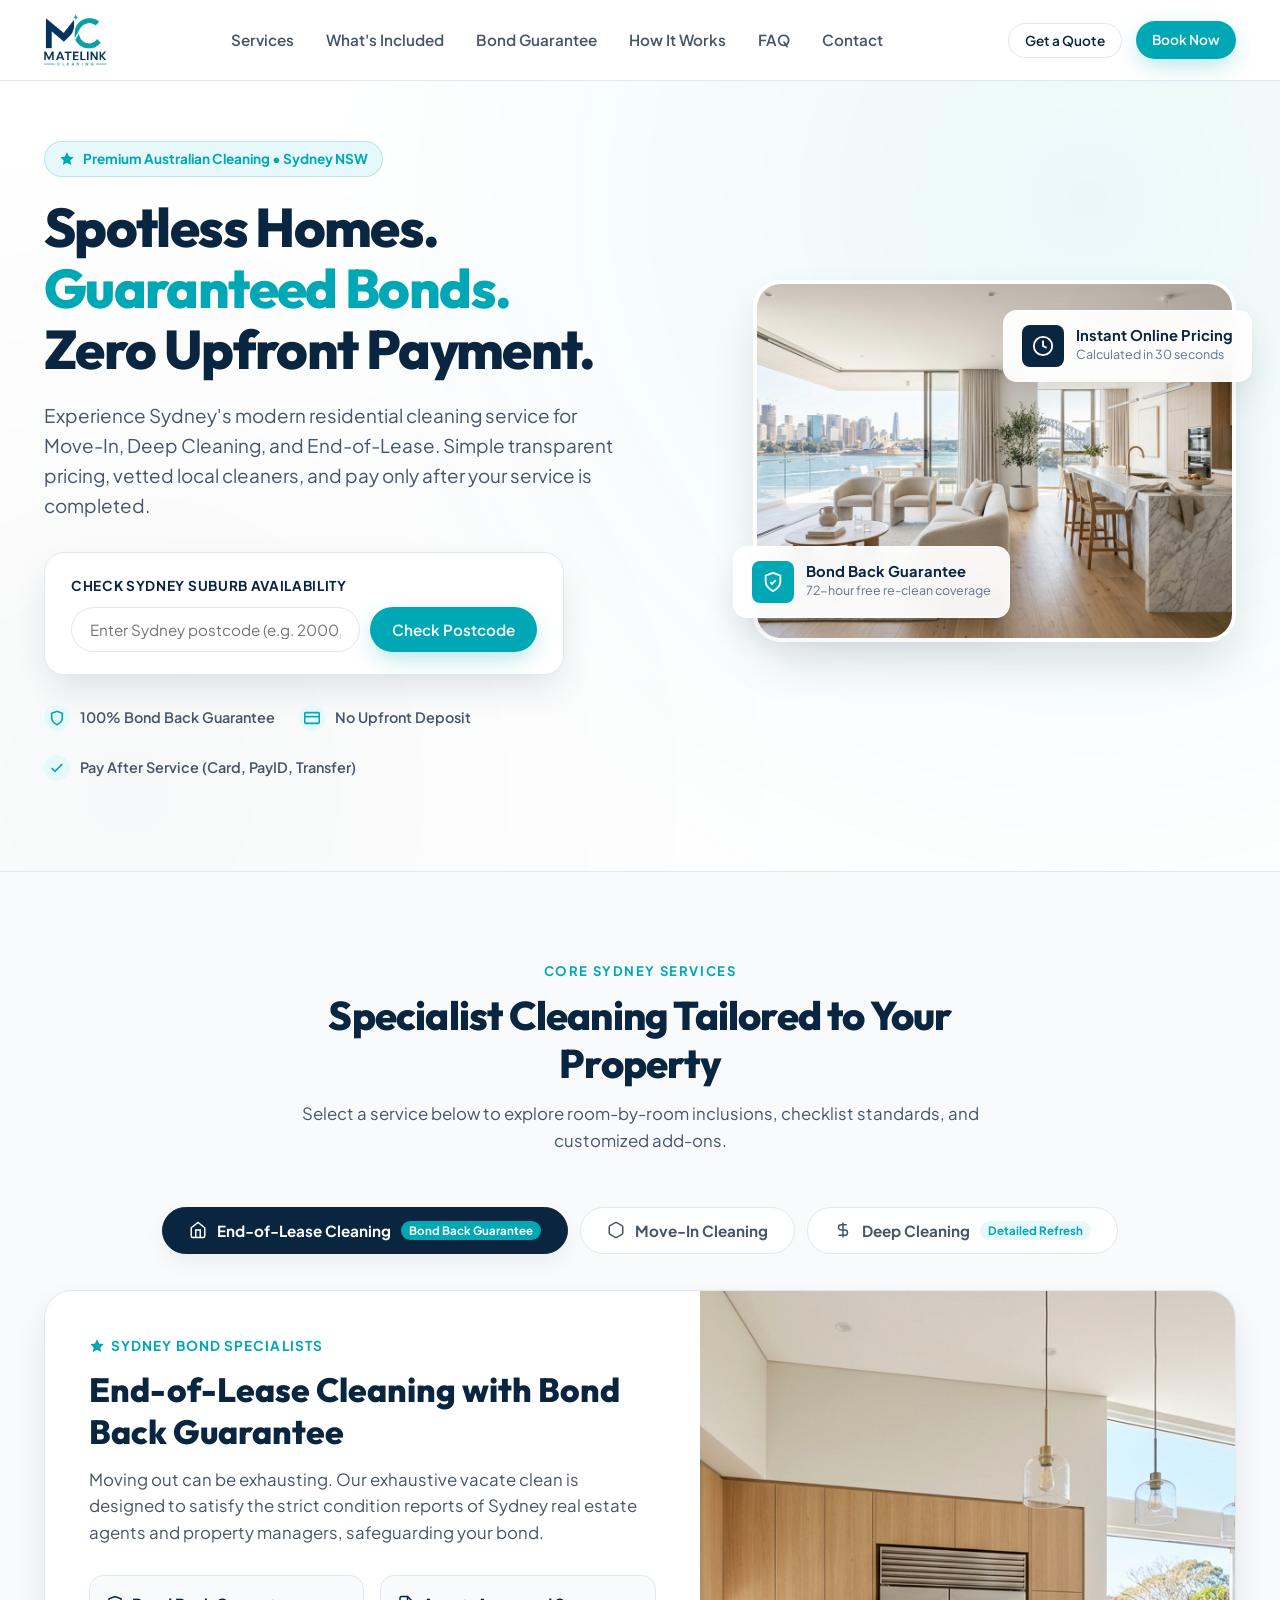
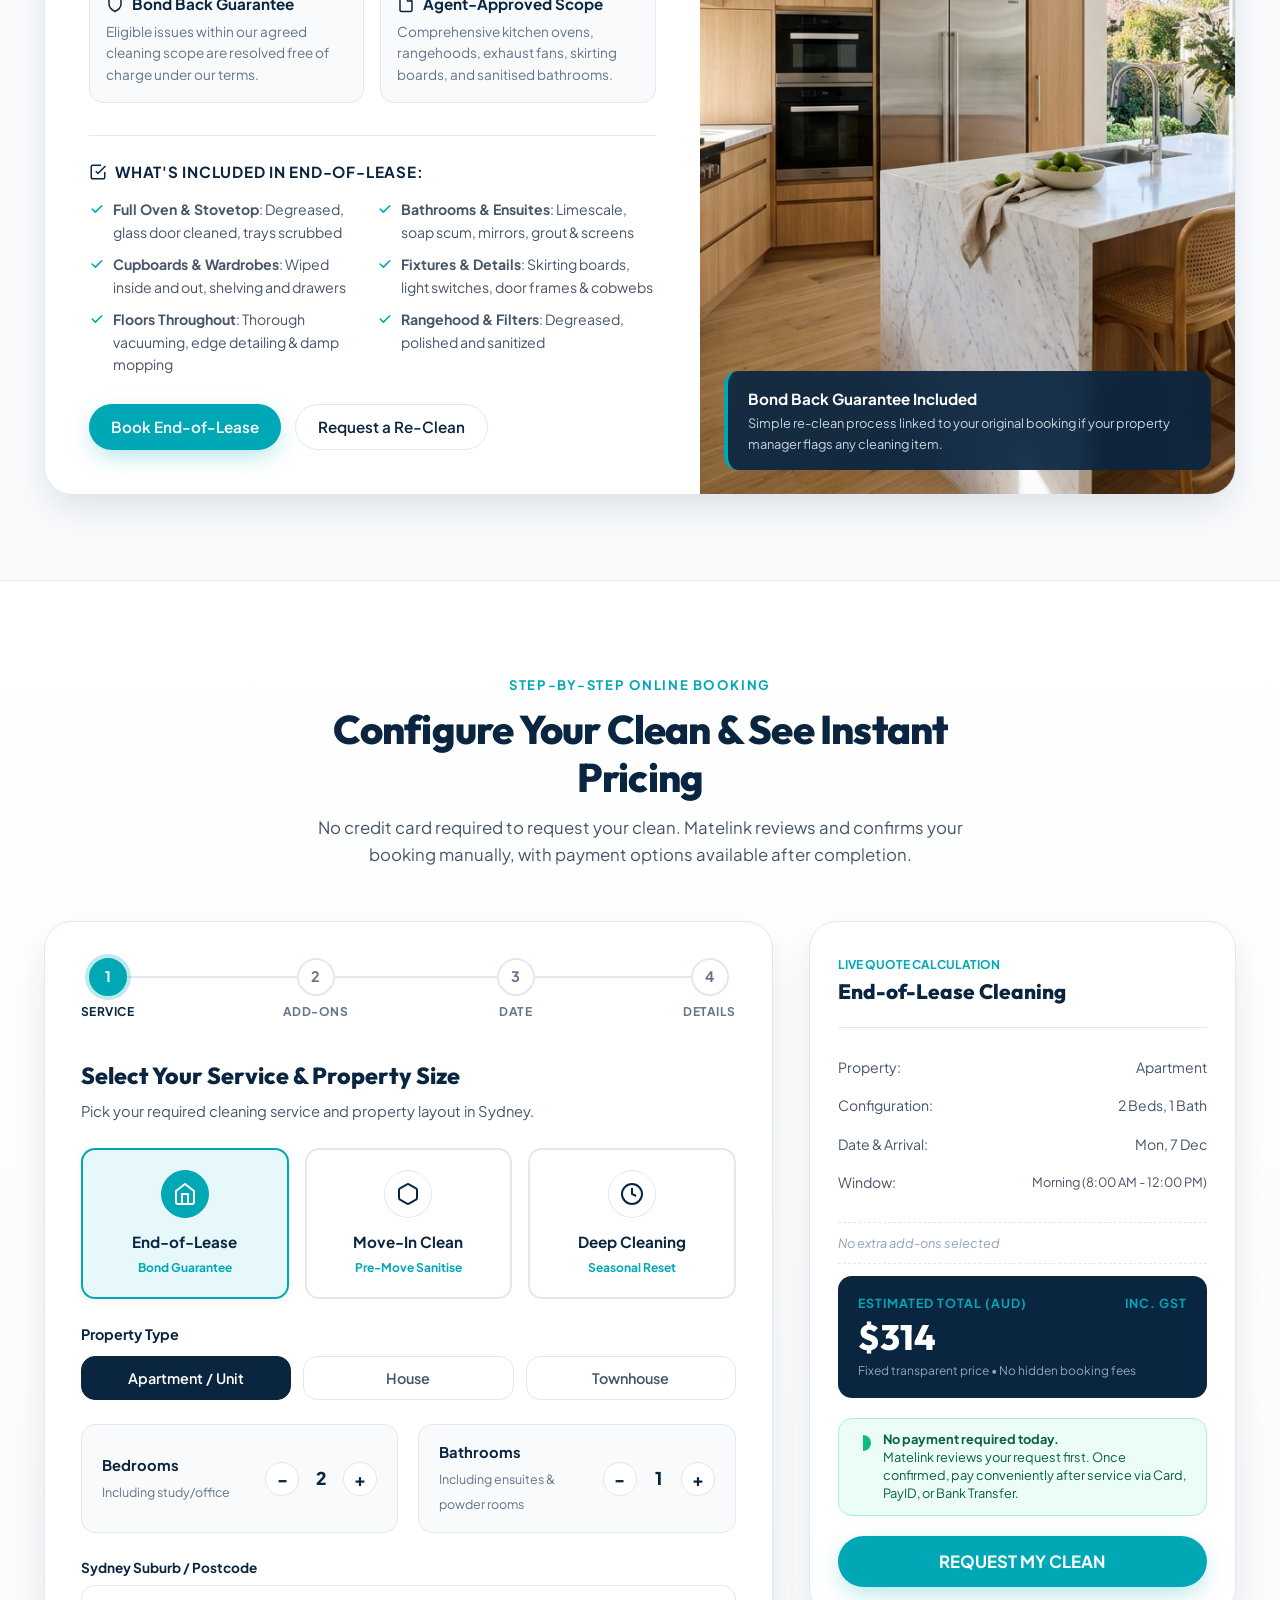
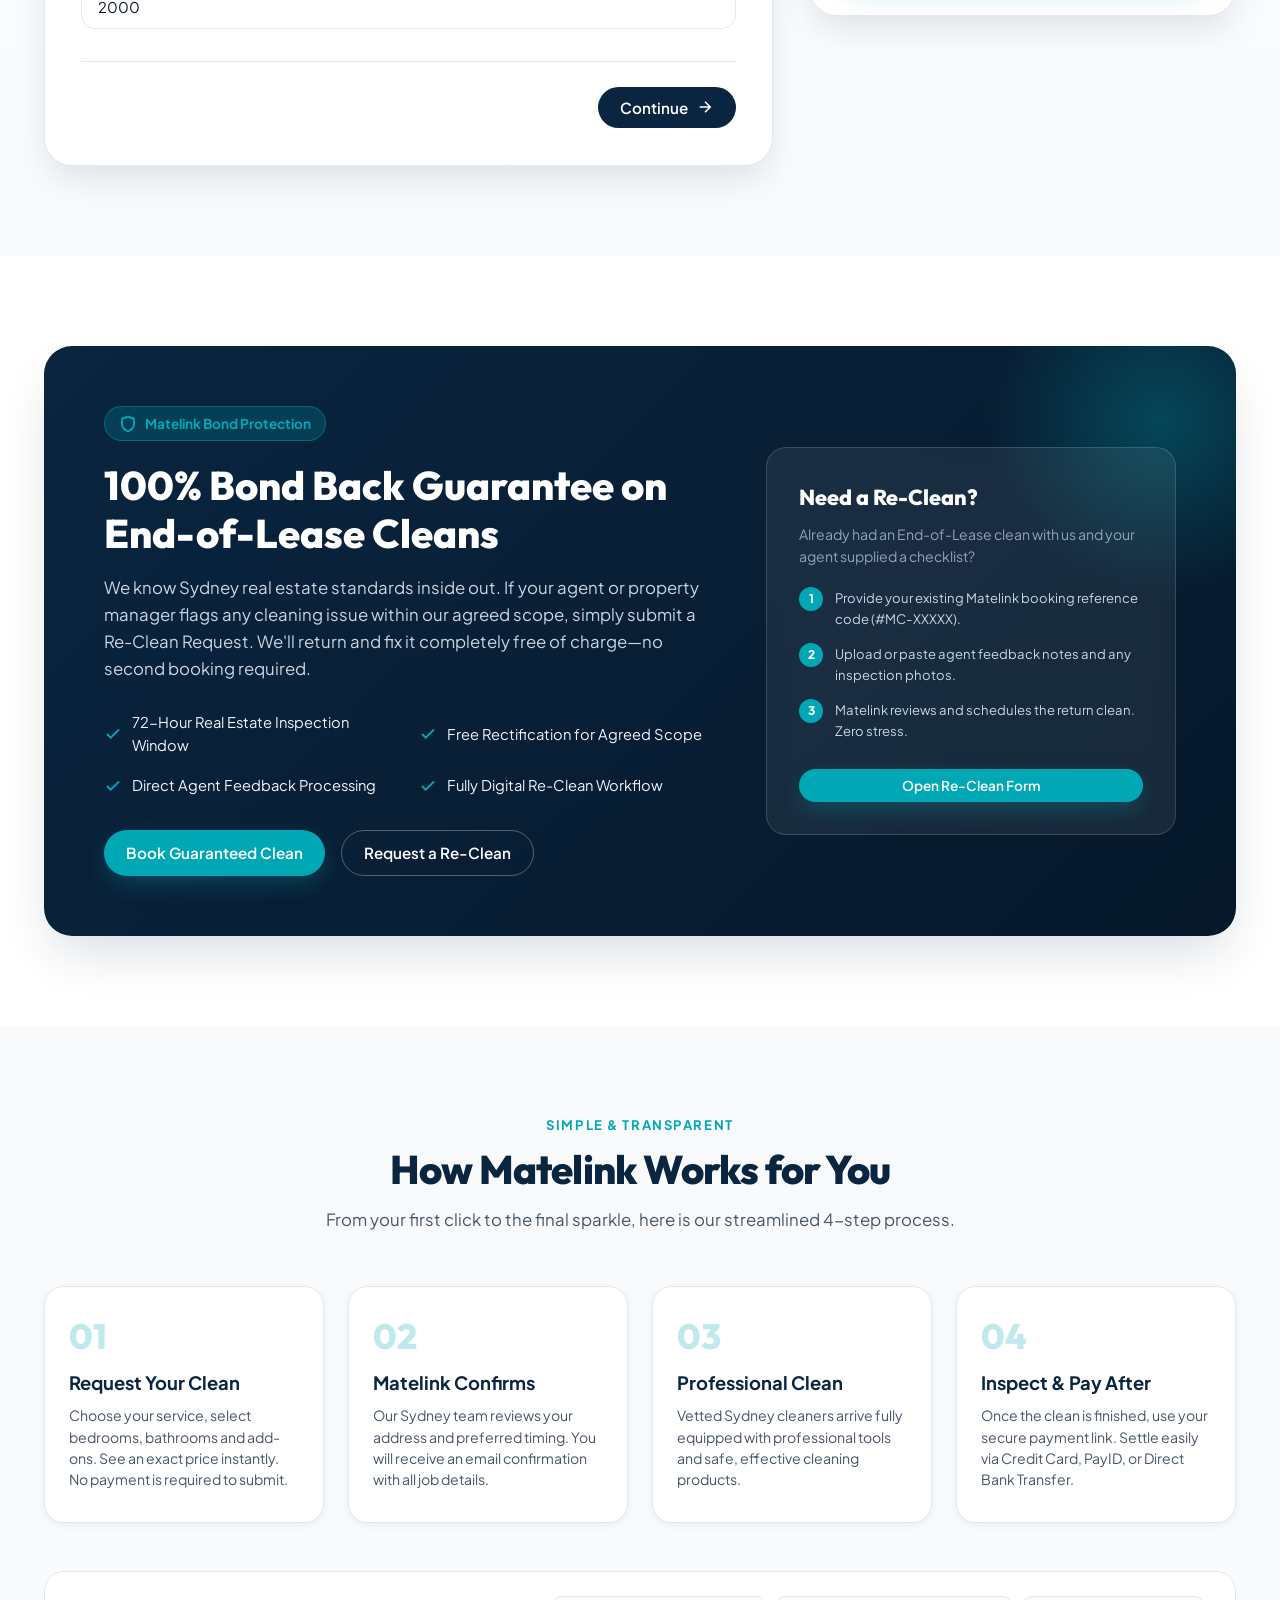
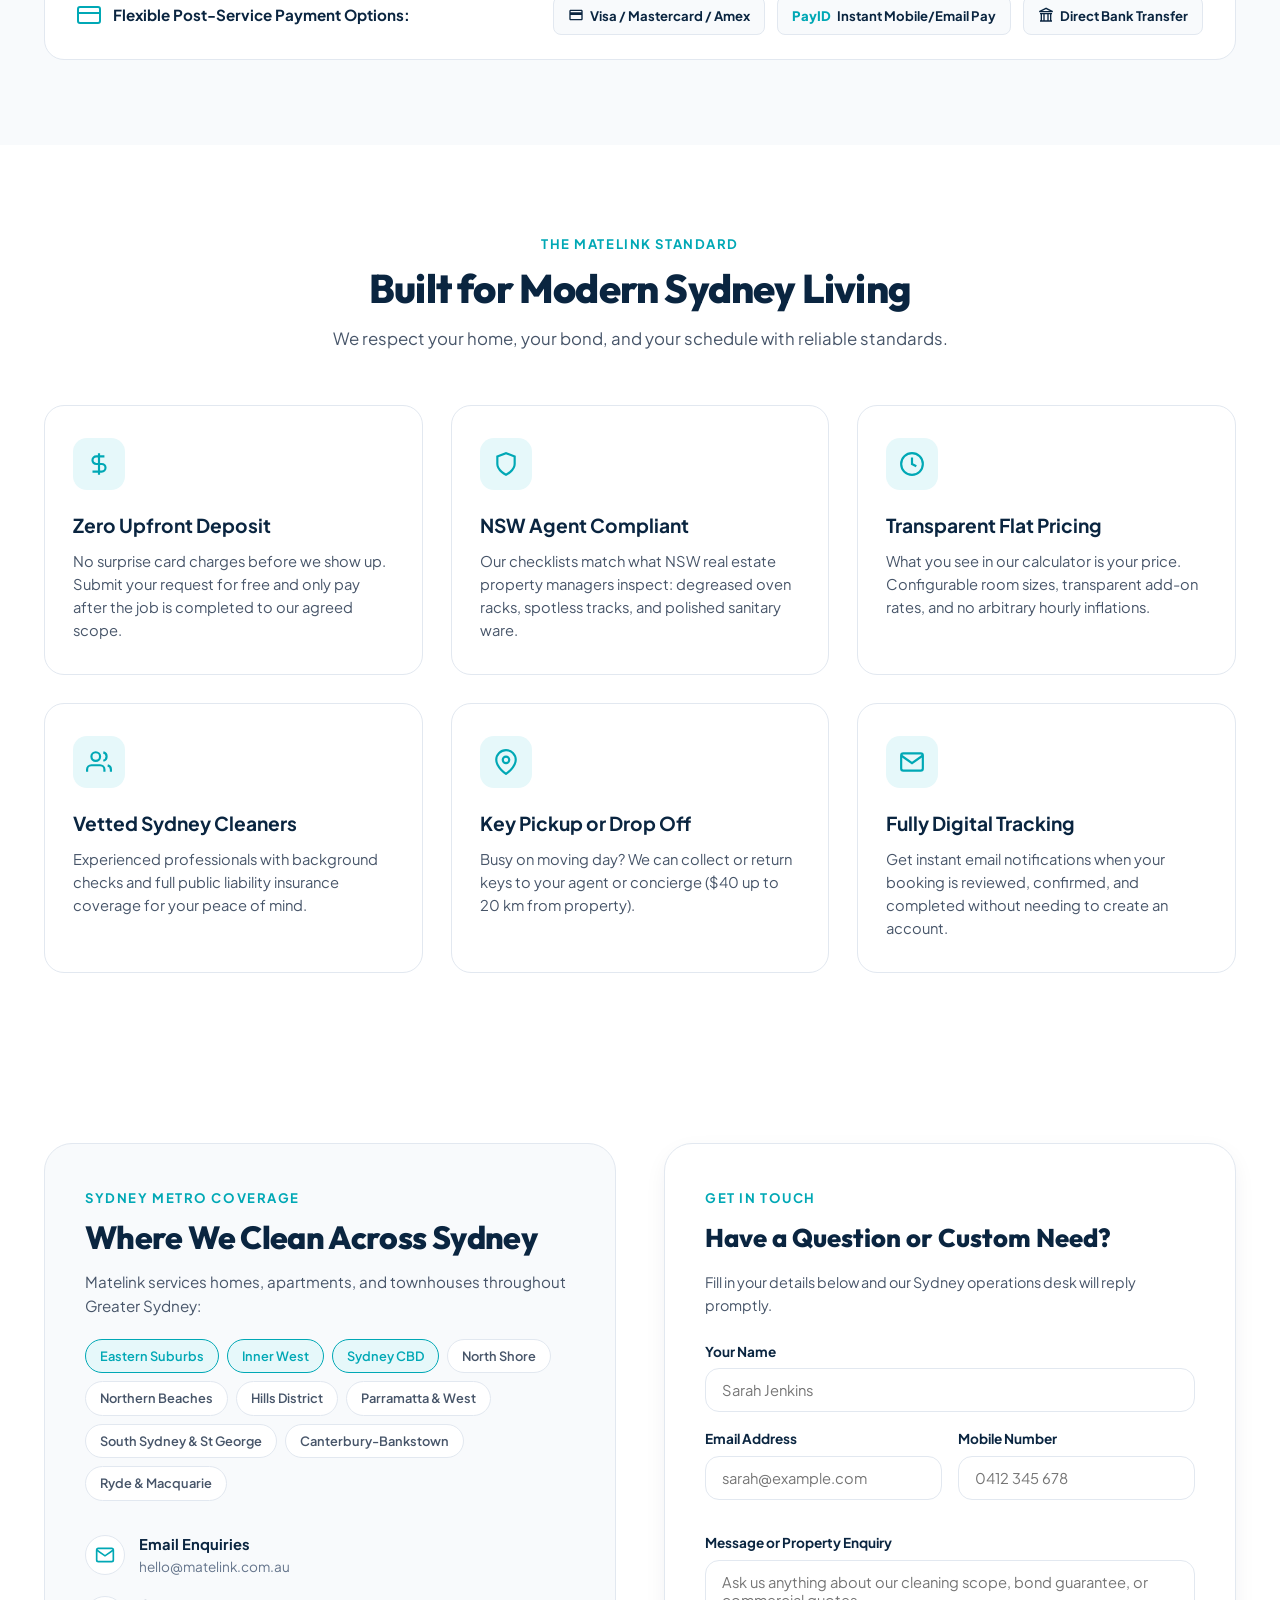
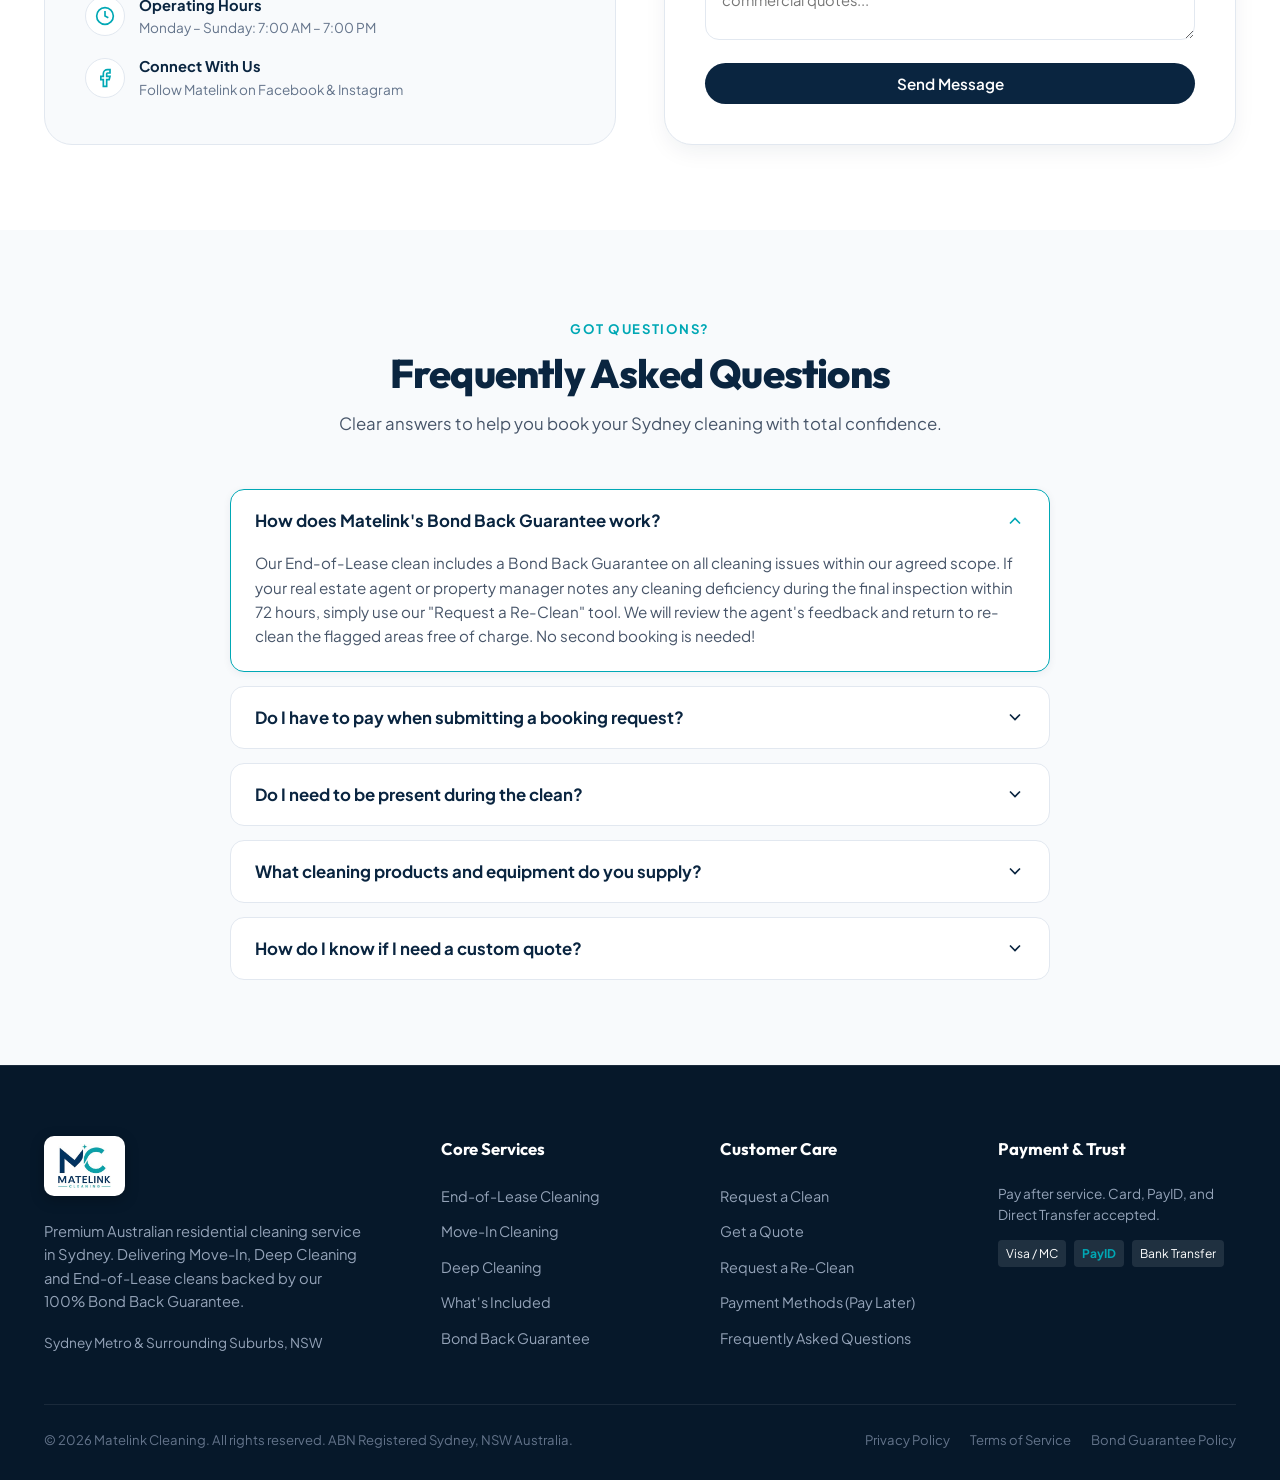
==== commit 7eba4dc9: "footer logo fixed" ====
--- a/index.html
+++ b/index.html
@@ -1265,8 +1265,12 @@
     <div class="container">
       <div class="footer-grid">
         <div class="footer-brand">
-          <a href="#" class="brand-logo" style="margin-bottom:12px;">
-            <img src="assets/logo.jpeg" alt="Matelink Cleaning" style="height:44px; filter:brightness(0) invert(1);" onerror="this.style.display='none';">
+          <a href="#" class="footer-logo-badge" title="Matelink Cleaning Sydney">
+            <img src="assets/logo.jpeg" alt="Matelink Cleaning" onerror="this.style.display='none'; this.nextElementSibling.style.display='flex';">
+            <div class="brand-text-fallback" style="display:none;">
+              <span class="brand-title" style="color:var(--brand-navy);">MATELINK</span>
+              <span class="brand-tagline">CLEANING</span>
+            </div>
           </a>
           <p>
             Premium Australian residential cleaning service in Sydney. Delivering Move-In, Deep Cleaning and End-of-Lease cleans backed by our 100% Bond Back Guarantee.
--- a/style.css
+++ b/style.css
@@ -2049,6 +2049,30 @@
   margin-bottom: 50px;
 }
 
+.footer-logo-badge {
+  display: inline-flex;
+  align-items: center;
+  background: #ffffff;
+  padding: 8px 14px;
+  border-radius: 10px;
+  box-shadow: 0 4px 14px rgba(0, 0, 0, 0.25);
+  margin-bottom: 8px;
+  text-decoration: none;
+  transition: transform 0.2s ease, box-shadow 0.2s ease;
+}
+
+.footer-logo-badge:hover {
+  transform: translateY(-2px);
+  box-shadow: 0 6px 20px rgba(13, 148, 136, 0.35);
+}
+
+.footer-logo-badge img {
+  height: 44px;
+  width: auto;
+  object-fit: contain;
+  display: block;
+}
+
 .footer-brand p {
   font-size: 0.92rem;
   line-height: 1.6;
